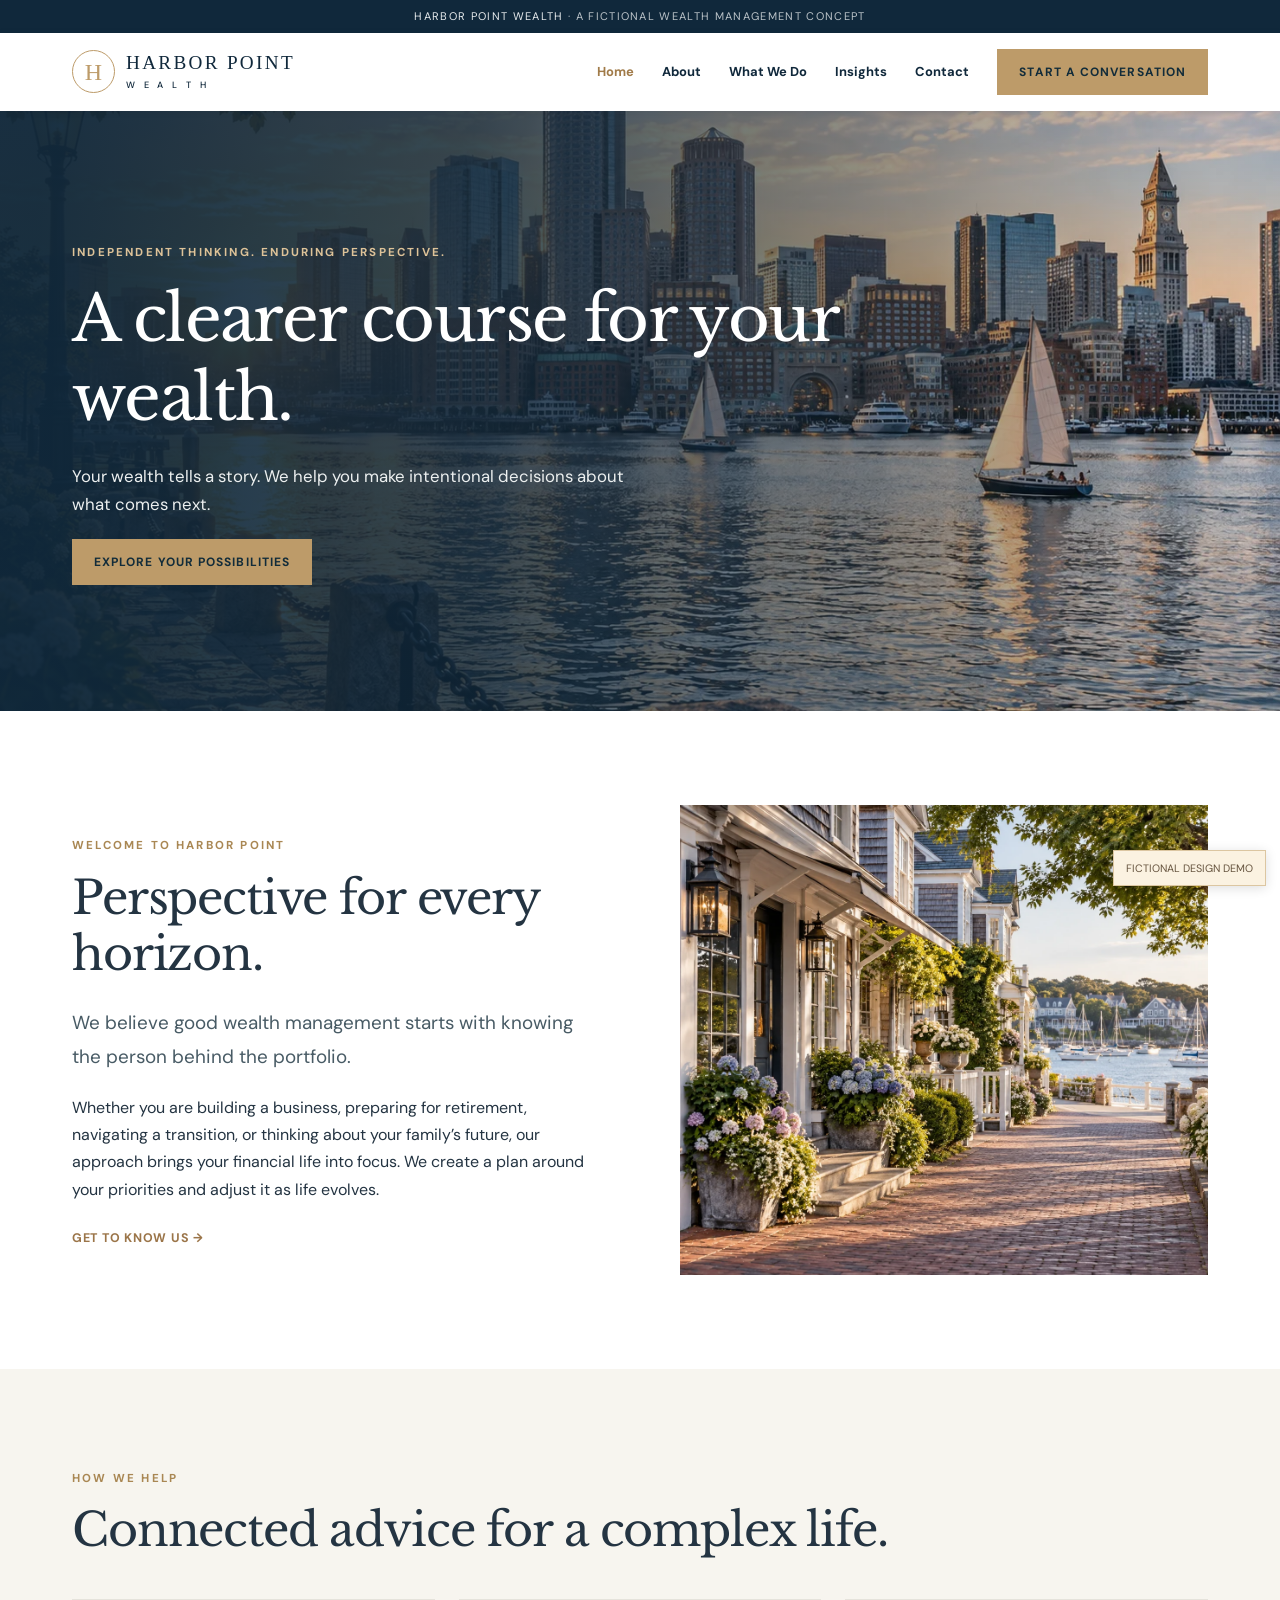
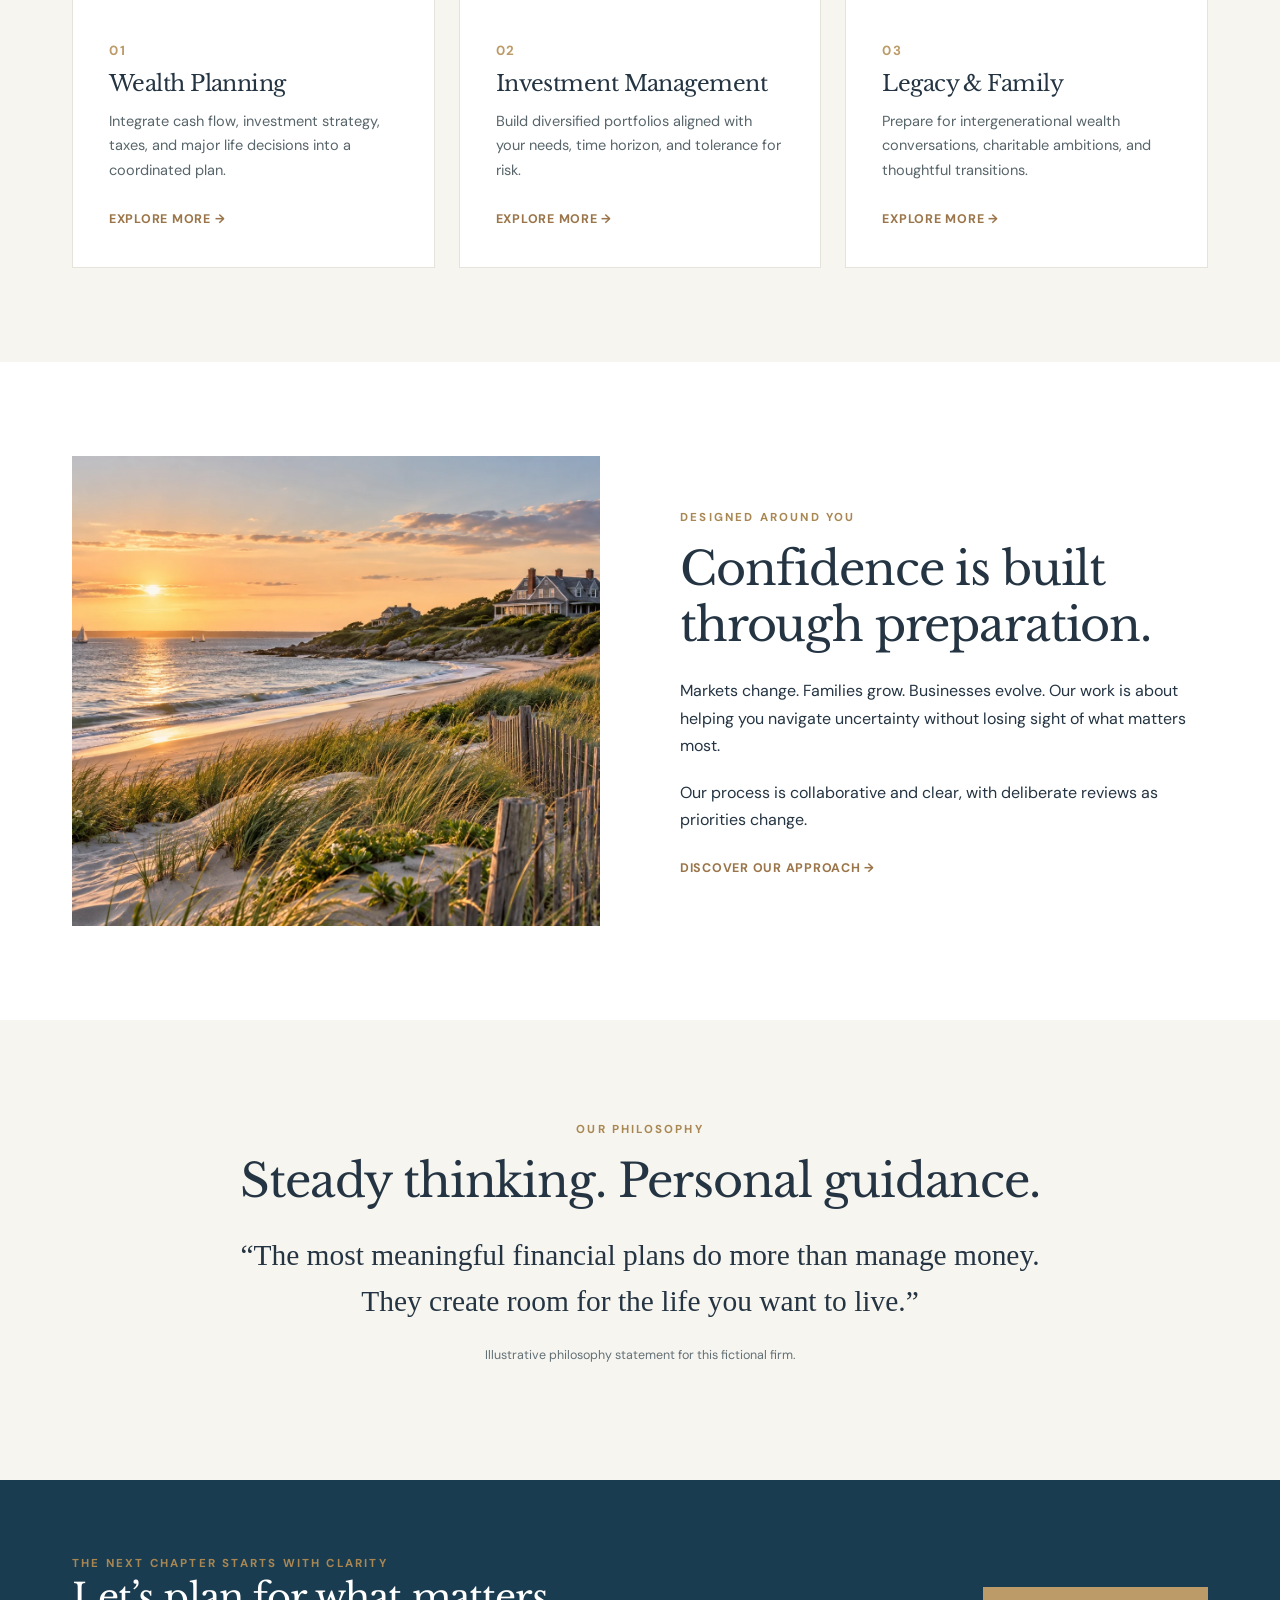
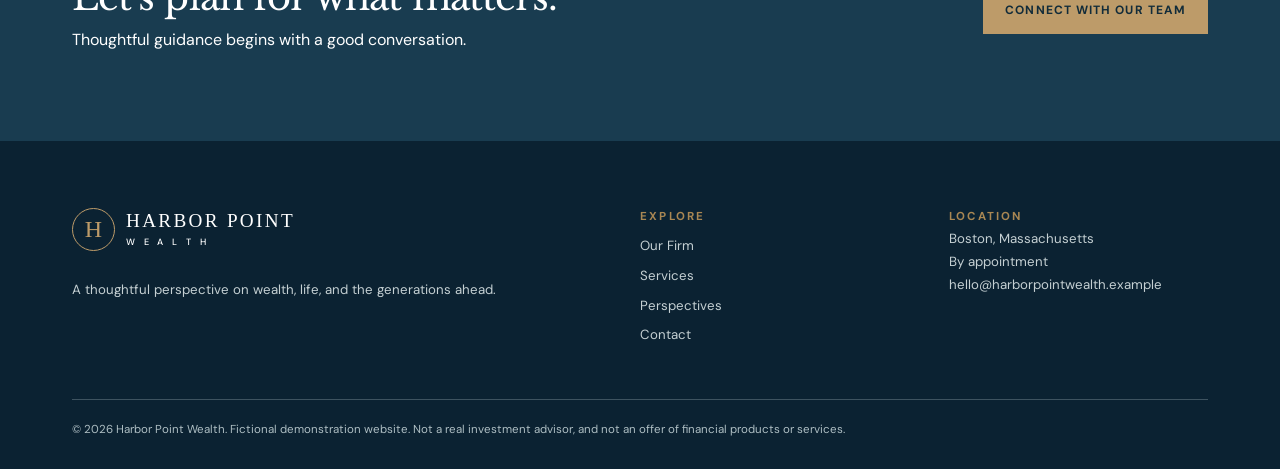
==== index.html @ 454a21c0 "Add files via upload" ====
<!doctype html><html lang="en"><head><meta charset="utf-8"><meta name="viewport" content="width=device-width,initial-scale=1"><meta name="description" content="Harbor Point Wealth is a fictional Boston wealth management firm created as a website concept."><title>Home | Harbor Point Wealth</title><link rel="stylesheet" href="assets/style.css"></head><body><div class="topline">HARBOR POINT WEALTH <span>· A FICTIONAL WEALTH MANAGEMENT CONCEPT</span></div><header><div class="nav"><a class="brand" href="index.html" aria-label="Harbor Point Wealth home"><span class="mark">H</span><span class="brand-name">HARBOR POINT<small>W E A L T H</small></span></a><button class="menu-btn" aria-label="Toggle navigation" aria-expanded="false">☰</button><nav><a href="index.html" class="active">Home</a><a href="about.html" class="">About</a><a href="services.html" class="">What We Do</a><a href="insights.html" class="">Insights</a><a href="contact.html" class="">Contact</a><a class="nav-cta" href="contact.html">Start a Conversation</a></nav></div></header><section class="hero "><img class="hero-bg" src="assets/boston-harbor.webp" alt="New England scenery"><div class="container hero-inner"><span class="eyebrow">Independent thinking. Enduring perspective.</span><h1>A clearer course for your wealth.</h1><p>Your wealth tells a story. We help you make intentional decisions about what comes next.</p><a class="button" href="contact.html">Explore Your Possibilities</a></div></section><section class="section "><div class="container"><div class="split"><div><span class="eyebrow">Welcome to Harbor Point</span><h2>Perspective for every horizon.</h2><p class="lead">We believe good wealth management starts with knowing the person behind the portfolio.</p><p>Whether you are building a business, preparing for retirement, navigating a transition, or thinking about your family’s future, our approach brings your financial life into focus. We create a plan around your priorities and adjust it as life evolves.</p><a href="about.html" class="link">Get to Know Us →</a></div><img src="assets/harbor-street.webp" alt="New England harbor-side neighborhood"></div></div></section><section class="section cream"><div class="container"><span class="eyebrow">How We Help</span><h2>Connected advice for a complex life.</h2><div class="cards"><div class="card"><span class="number">01</span><h3>Wealth Planning</h3><p>Integrate cash flow, investment strategy, taxes, and major life decisions into a coordinated plan.</p><a class="link" href="services.html">Explore More →</a></div><div class="card"><span class="number">02</span><h3>Investment Management</h3><p>Build diversified portfolios aligned with your needs, time horizon, and tolerance for risk.</p><a class="link" href="services.html">Explore More →</a></div><div class="card"><span class="number">03</span><h3>Legacy & Family</h3><p>Prepare for intergenerational wealth conversations, charitable ambitions, and thoughtful transitions.</p><a class="link" href="services.html">Explore More →</a></div></div></div></section><section class="section "><div class="container"><div class="split"><img src="assets/coastal-sunset.webp" alt="New England shoreline at sunset"><div><span class="eyebrow">Designed Around You</span><h2>Confidence is built through preparation.</h2><p>Markets change. Families grow. Businesses evolve. Our work is about helping you navigate uncertainty without losing sight of what matters most.</p><p>Our process is collaborative and clear, with deliberate reviews as priorities change.</p><a class="link" href="services.html">Discover Our Approach →</a></div></div></div></section><section class="section cream"><div class="container"><div class="center"><span class="eyebrow">Our Philosophy</span><h2>Steady thinking. Personal guidance.</h2><p class="quote">“The most meaningful financial plans do more than manage money. They create room for the life you want to live.”</p><p class="notice">Illustrative philosophy statement for this fictional firm.</p></div></div></section><section class="cta-strip"><div class="container cta-flex"><div><span class="eyebrow">The next chapter starts with clarity</span><h2>Let’s plan for what matters.</h2><p>Thoughtful guidance begins with a good conversation.</p></div><a href="contact.html" class="button">Connect With Our Team</a></div></section><footer><div class="container"><div class="footgrid"><div><a href="index.html" class="brand"><span class="mark">H</span><span class="brand-name">HARBOR POINT<small>W E A L T H</small></span></a><p class="spaced">A thoughtful perspective on wealth, life, and the generations ahead.</p></div><div><span class="eyebrow">Explore</span><a href="about.html">Our Firm</a><a href="services.html">Services</a><a href="insights.html">Perspectives</a><a href="contact.html">Contact</a></div><div><span class="eyebrow">Location</span><p>Boston, Massachusetts<br>By appointment<br>hello@harborpointwealth.example</p></div></div><div class="copyright">© 2026 Harbor Point Wealth. Fictional demonstration website. Not a real investment advisor, and not an offer of financial products or services.</div></div></footer><div class="demo-label">FICTIONAL DESIGN DEMO</div><script src="assets/site.js"></script></body></html>
---- assets/style.css ----
@import url('https://fonts.googleapis.com/css2?family=DM+Sans:wght@400;500;600;700&family=Libre+Baskerville:wght@400;700&display=swap');
:root{--navy:#10283b;--navy2:#193c50;--cream:#f7f5ef;--white:#fff;--gold:#bd9b69;--ink:#243442;--muted:#67747a;--line:#deded7}*{box-sizing:border-box}html{scroll-behavior:smooth}body{margin:0;background:#fff;color:var(--ink);font:16px/1.7 'DM Sans',Arial,sans-serif}h1,h2,h3,.serif{font-family:'Libre Baskerville',Georgia,serif;font-weight:400;line-height:1.22;letter-spacing:-.025em}h1{font-size:clamp(2.6rem,5vw,5rem);max-width:850px;margin:16px 0 25px}h2{font-size:clamp(2rem,3.6vw,3.4rem);margin:12px 0 24px}h3{font-size:1.38rem;margin:8px 0 12px}p{margin:0 0 20px}a{color:inherit;text-decoration:none}a:hover{color:#a57b40}.container{max-width:1200px;margin:auto;padding:0 32px}.eyebrow{text-transform:uppercase;letter-spacing:.19em;font-size:.72rem;font-weight:700;color:#a98753}.topline{background:#10283b;color:#e7ebed;font-size:.69rem;letter-spacing:.12em;text-align:center;padding:7px}.topline span{opacity:.8}header{background:#fff;position:sticky;top:0;z-index:5;box-shadow:0 1px 8px #081a2410}.nav{max-width:1200px;padding:16px 32px;margin:auto;display:flex;justify-content:space-between;align-items:center;gap:25px}.brand{display:flex;align-items:center;gap:11px;color:var(--navy)}.mark{border:1.5px solid var(--gold);width:43px;height:43px;border-radius:50%;display:grid;place-items:center;color:var(--gold);font-family:Georgia;font-size:24px}.brand-name{font-family:Georgia;font-size:1.2rem;letter-spacing:.12em;line-height:1}.brand-name small{display:block;font:500 .57rem 'DM Sans',sans-serif;letter-spacing:.37em;margin-top:6px}nav{display:flex;align-items:center;gap:28px}nav a{font-size:.81rem;font-weight:700;color:var(--navy)}nav a.active{color:#a17b49}.nav-cta,.button{display:inline-block;background:var(--gold);color:#122c3a!important;padding:13px 22px;font-size:.75rem;font-weight:700;letter-spacing:.09em;text-transform:uppercase;border:0;cursor:pointer}.button:hover,.nav-cta:hover{background:#d6b88a}.button.outline{border:1px solid #fff;background:transparent;color:#fff!important}.menu-btn{display:none;background:none;border:0;font-size:1.6rem;color:var(--navy);cursor:pointer}.hero{background:var(--navy);color:white;position:relative;overflow:hidden;min-height:600px;display:flex;align-items:center}.hero:after{content:'';position:absolute;inset:0;background:linear-gradient(90deg,#10283bf5 3%,#10283bd4 37%,#10283b20 95%)}.hero-bg{position:absolute;inset:0;width:100%;height:100%;object-fit:cover}.hero-inner{position:relative;z-index:1;width:100%;padding-top:95px;padding-bottom:95px}.hero p{max-width:555px;color:#edf0f0;font-size:1.05rem}.hero .eyebrow{color:#dec399}.hero-short{min-height:410px}.hero-short .hero-inner{padding-top:73px;padding-bottom:74px}.hero-short h1{font-size:clamp(2.7rem,4.5vw,4.3rem)}.section{padding:94px 0}.section.cream{background:var(--cream)}.section.navy{background:var(--navy);color:#fff}.lead{font-size:1.18rem;color:#485b65;line-height:1.8}.navy .lead{color:#d2dde0}.split{display:grid;grid-template-columns:1fr 1fr;align-items:center;gap:80px}.split img{width:100%;height:470px;object-fit:cover}.cards{display:grid;grid-template-columns:repeat(3,1fr);gap:24px;margin-top:40px}.card{background:white;padding:36px;border:1px solid #e5e3db}.card .number{color:var(--gold);font-size:.83rem;letter-spacing:.13em;font-weight:700}.card p{font-size:.91rem;color:#58656a}.link{color:#9b7549;font-weight:700;font-size:.78rem;letter-spacing:.06em;text-transform:uppercase}.quote{font-family:Georgia;font-size:clamp(1.45rem,2.3vw,2.4rem);line-height:1.55;max-width:850px}.stats{display:grid;grid-template-columns:repeat(3,1fr);border-top:1px solid #e2dfd8;margin-top:40px}.stat{padding:30px 35px 0 0}.stat strong{display:block;font-family:Georgia;font-size:2.3rem;color:var(--navy)}.stat small{font-size:.8rem;color:var(--muted)}.feature{border-top:1px solid var(--line);padding:30px 0;display:grid;grid-template-columns:1fr 2fr;gap:35px}.feature h3{margin:0}.feature p{margin:0}.cta-strip{padding:68px 0;background:var(--navy2);color:#fff}.cta-flex{display:flex;align-items:center;justify-content:space-between;gap:35px}.cta-flex h2{margin:0 0 6px;font-size:2.3rem}.team{display:grid;grid-template-columns:repeat(3,1fr);gap:24px;margin-top:35px}.person{background:var(--cream);padding:32px}.avatar{width:100%;height:170px;background:#dfe6e4;display:grid;place-items:center;color:var(--navy);font-family:Georgia;font-size:3rem;margin-bottom:22px}.person strong{display:block;font-size:1.1rem}.person em{display:block;font-size:.78rem;color:#987548;font-style:normal;text-transform:uppercase;letter-spacing:.08em;margin:5px 0 15px}.person p{font-size:.9rem}.process{counter-reset:steps;display:grid;grid-template-columns:repeat(3,1fr);gap:34px;margin-top:37px}.process>div{padding-top:18px;border-top:2px solid var(--gold)}.process b{color:var(--gold);font-size:.8rem}.process p{font-size:.93rem}.article-grid{display:grid;grid-template-columns:repeat(2,1fr);gap:26px;margin-top:35px}.article{border:1px solid var(--line);padding:32px}.article time{font-size:.74rem;color:#9a774e;text-transform:uppercase;letter-spacing:.1em}.article h3{margin-top:15px}.article p{color:#5e6a6f;font-size:.92rem}.contact-grid{display:grid;grid-template-columns:1.1fr .9fr;gap:90px}.contact-info{background:var(--cream);padding:38px}.contact-info p{margin:4px 0 22px}.form-field{display:block;font-size:.78rem;font-weight:700;letter-spacing:.06em;text-transform:uppercase;margin-bottom:19px}.form-field input,.form-field textarea,.form-field select{display:block;width:100%;font:inherit;font-weight:400;letter-spacing:normal;padding:13px;border:1px solid #cbd1d1;margin-top:6px;background:#fff;color:var(--ink)}.form-field textarea{height:130px;resize:vertical}.notice{font-size:.78rem;color:#627076}.disclaimer{background:#f2f1ed;color:#627078;padding:24px 0;font-size:.71rem;line-height:1.7}footer{background:#0b2232;color:#e6ebed;padding:60px 0 30px}footer .brand{color:#fff}footer .footgrid{display:grid;grid-template-columns:2fr 1fr 1fr;gap:50px}footer p,footer a{font-size:.83rem;color:#c5d0d3}footer a{display:block;margin:7px 0}footer .copyright{border-top:1px solid #3e5360;margin-top:45px;padding-top:20px;font-size:.72rem;color:#aebec3}.demo-label{position:fixed;bottom:14px;right:14px;background:#fbf2e1;color:#66543f;border:1px solid #dcc6a1;padding:8px 12px;font-size:.67rem;z-index:8;box-shadow:0 2px 12px #0002}.center{text-align:center}.center h2,.center p{margin-left:auto;margin-right:auto}.center .lead{max-width:700px}.checklist{padding-left:18px}.checklist li{margin:12px 0}.spaced{margin-top:28px} @media(max-width:900px){.split,.contact-grid{grid-template-columns:1fr;gap:35px}.cards,.team{grid-template-columns:repeat(2,1fr)}.hero{min-height:520px}.split img{height:360px}.cta-flex{align-items:flex-start;flex-direction:column}nav{display:none;position:absolute;top:100%;left:0;right:0;padding:22px 32px;background:#fff;flex-direction:column;align-items:flex-start;box-shadow:0 6px 8px #0002}nav.open{display:flex}.menu-btn{display:block}}@media(max-width:620px){.container{padding:0 22px}.nav{padding:13px 22px}.brand-name{font-size:.98rem}.mark{width:36px;height:36px}.hero{min-height:490px}.hero-inner{padding-top:65px;padding-bottom:65px}.hero:after{background:linear-gradient(90deg,#10283bf7,#10283bb2)}.section{padding:60px 0}.cards,.team,.process,.article-grid,.stats,.footgrid,footer .footgrid{grid-template-columns:1fr}.feature{grid-template-columns:1fr;gap:8px}.card{padding:27px}.split img{height:270px}.contact-info{padding:25px}.hero-short{min-height:360px}.cta-flex h2{font-size:1.8rem}}
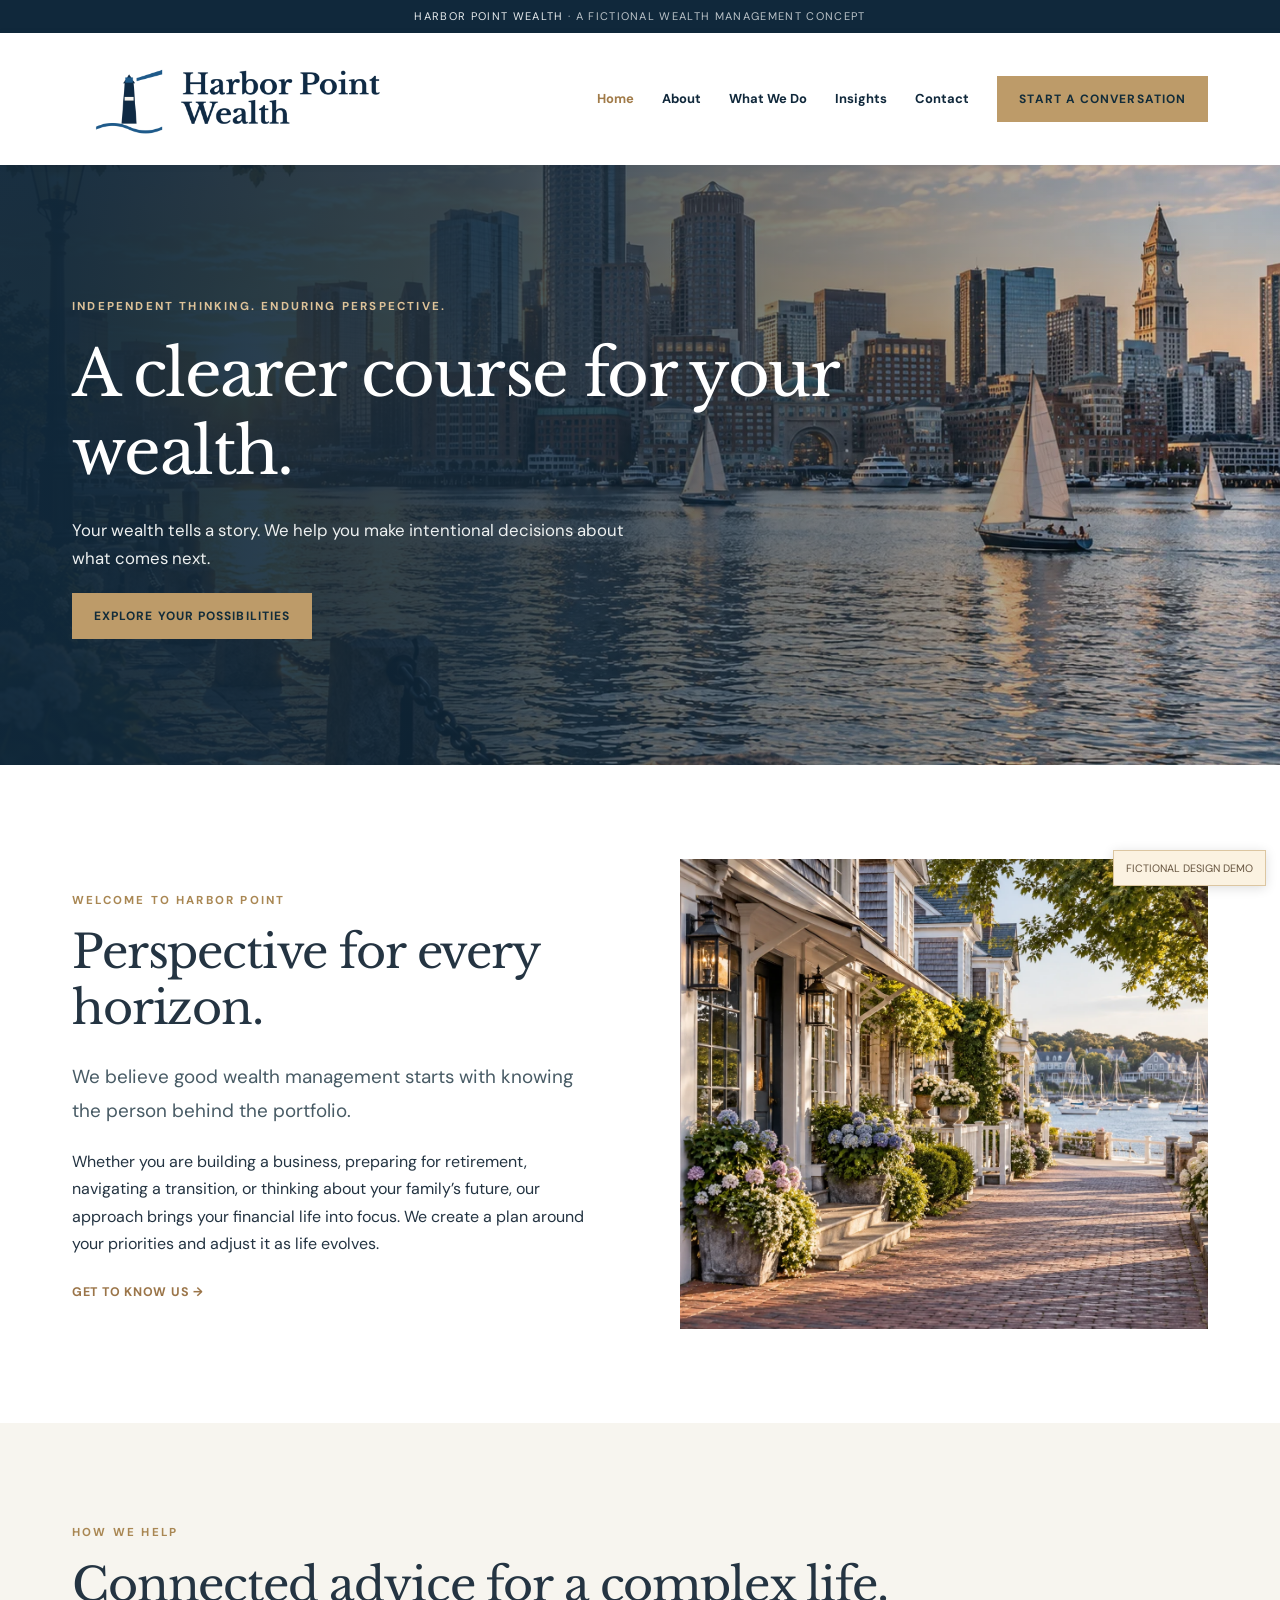
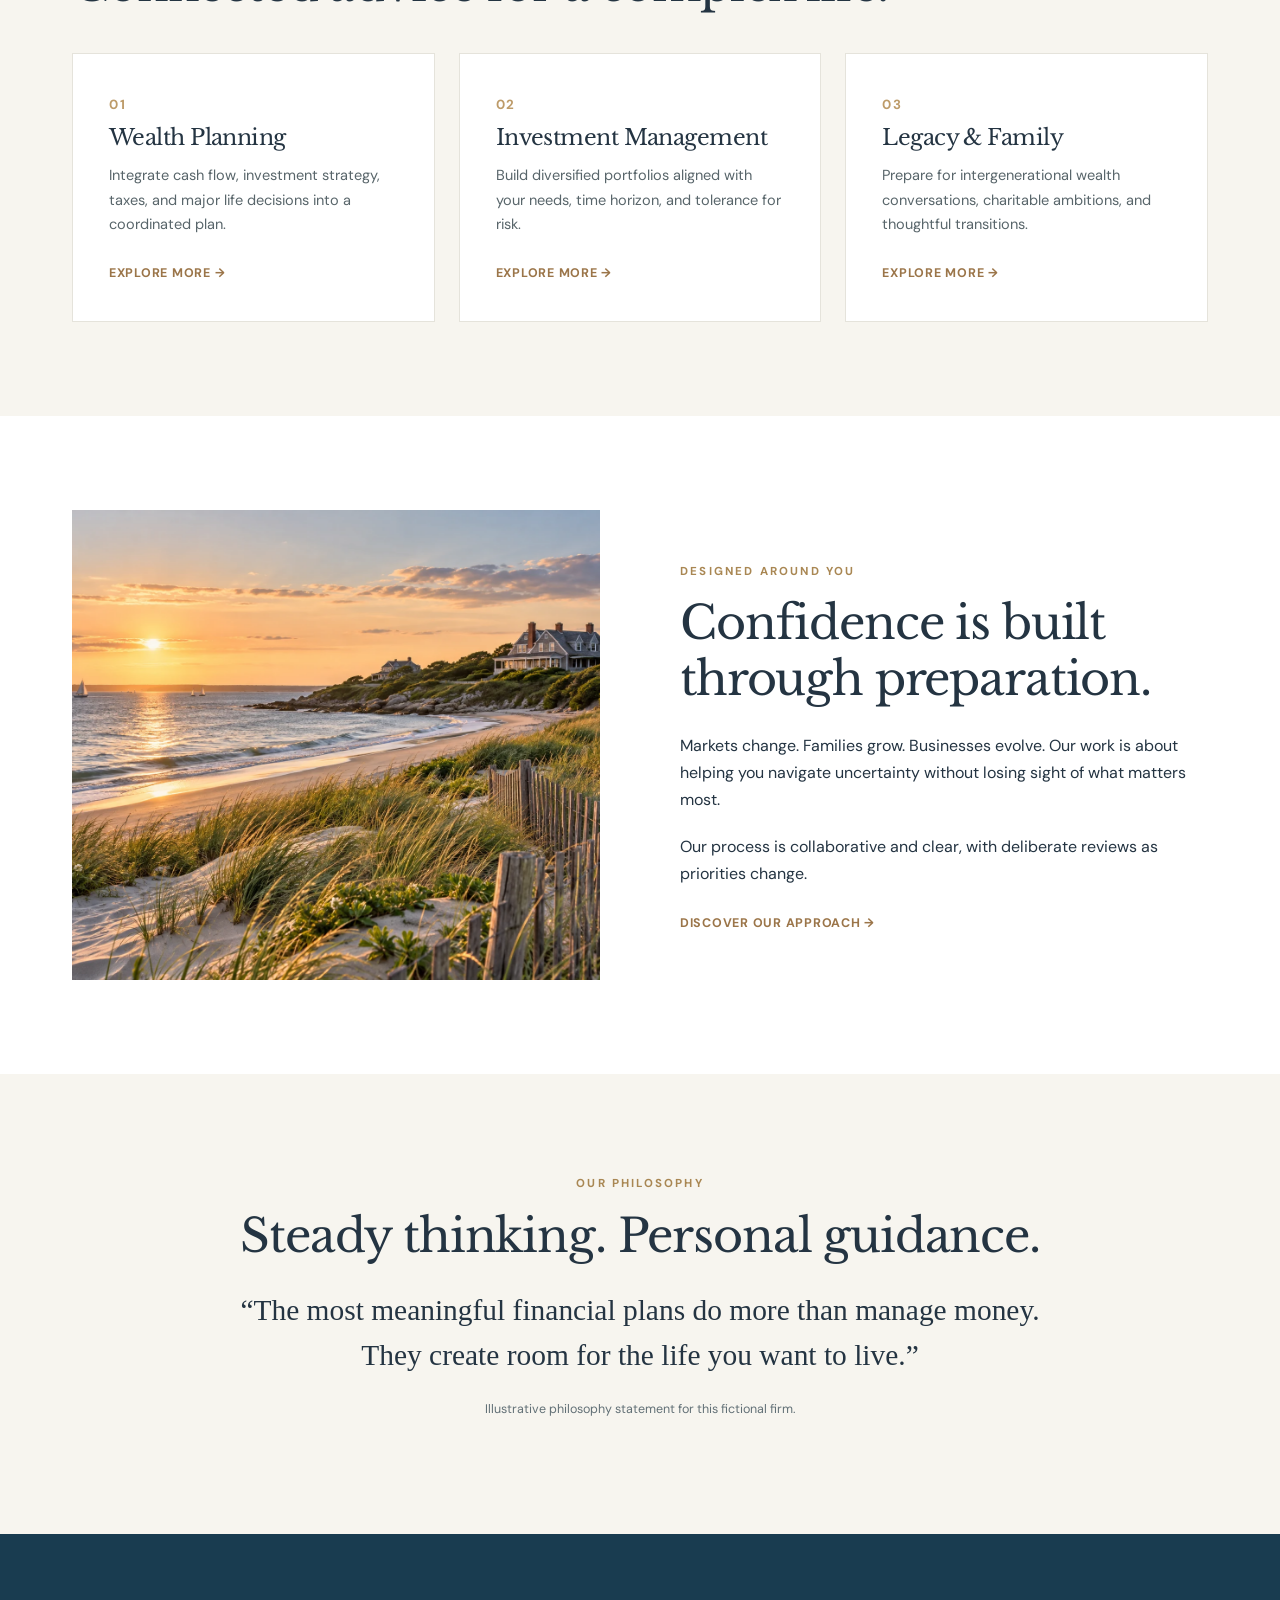
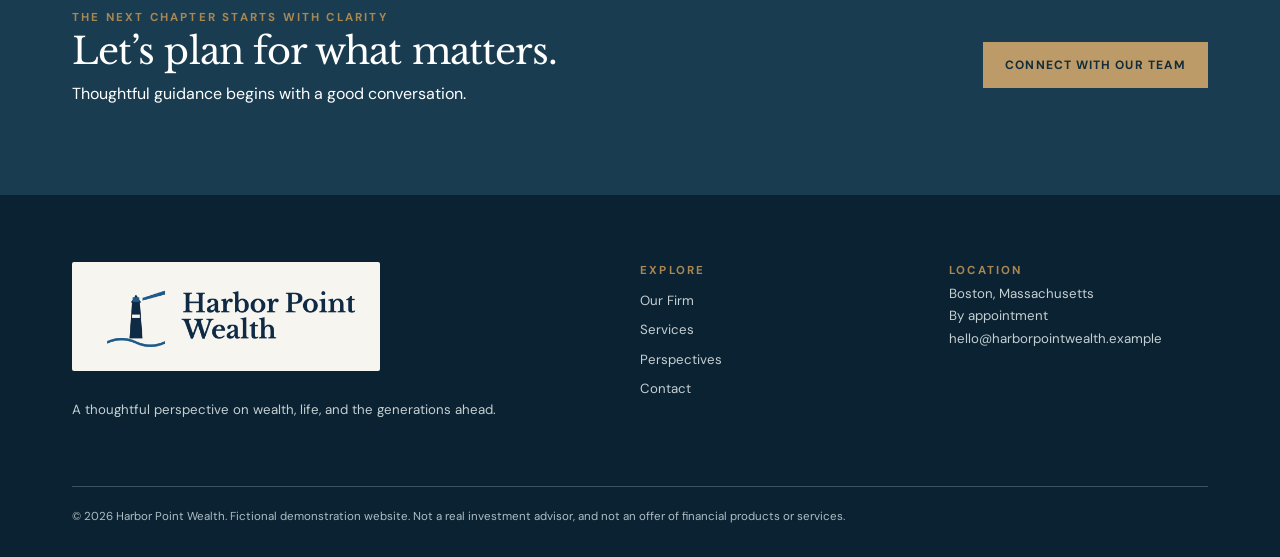
==== commit 9b8b5286: "Add files via upload" ====
--- a/index.html
+++ b/index.html
@@ -1 +1 @@
-<!doctype html><html lang="en"><head><meta charset="utf-8"><meta name="viewport" content="width=device-width,initial-scale=1"><meta name="description" content="Harbor Point Wealth is a fictional Boston wealth management firm created as a website concept."><title>Home | Harbor Point Wealth</title><link rel="stylesheet" href="assets/style.css"></head><body><div class="topline">HARBOR POINT WEALTH <span>· A FICTIONAL WEALTH MANAGEMENT CONCEPT</span></div><header><div class="nav"><a class="brand" href="index.html" aria-label="Harbor Point Wealth home"><span class="mark">H</span><span class="brand-name">HARBOR POINT<small>W E A L T H</small></span></a><button class="menu-btn" aria-label="Toggle navigation" aria-expanded="false">☰</button><nav><a href="index.html" class="active">Home</a><a href="about.html" class="">About</a><a href="services.html" class="">What We Do</a><a href="insights.html" class="">Insights</a><a href="contact.html" class="">Contact</a><a class="nav-cta" href="contact.html">Start a Conversation</a></nav></div></header><section class="hero "><img class="hero-bg" src="assets/boston-harbor.webp" alt="New England scenery"><div class="container hero-inner"><span class="eyebrow">Independent thinking. Enduring perspective.</span><h1>A clearer course for your wealth.</h1><p>Your wealth tells a story. We help you make intentional decisions about what comes next.</p><a class="button" href="contact.html">Explore Your Possibilities</a></div></section><section class="section "><div class="container"><div class="split"><div><span class="eyebrow">Welcome to Harbor Point</span><h2>Perspective for every horizon.</h2><p class="lead">We believe good wealth management starts with knowing the person behind the portfolio.</p><p>Whether you are building a business, preparing for retirement, navigating a transition, or thinking about your family’s future, our approach brings your financial life into focus. We create a plan around your priorities and adjust it as life evolves.</p><a href="about.html" class="link">Get to Know Us →</a></div><img src="assets/harbor-street.webp" alt="New England harbor-side neighborhood"></div></div></section><section class="section cream"><div class="container"><span class="eyebrow">How We Help</span><h2>Connected advice for a complex life.</h2><div class="cards"><div class="card"><span class="number">01</span><h3>Wealth Planning</h3><p>Integrate cash flow, investment strategy, taxes, and major life decisions into a coordinated plan.</p><a class="link" href="services.html">Explore More →</a></div><div class="card"><span class="number">02</span><h3>Investment Management</h3><p>Build diversified portfolios aligned with your needs, time horizon, and tolerance for risk.</p><a class="link" href="services.html">Explore More →</a></div><div class="card"><span class="number">03</span><h3>Legacy & Family</h3><p>Prepare for intergenerational wealth conversations, charitable ambitions, and thoughtful transitions.</p><a class="link" href="services.html">Explore More →</a></div></div></div></section><section class="section "><div class="container"><div class="split"><img src="assets/coastal-sunset.webp" alt="New England shoreline at sunset"><div><span class="eyebrow">Designed Around You</span><h2>Confidence is built through preparation.</h2><p>Markets change. Families grow. Businesses evolve. Our work is about helping you navigate uncertainty without losing sight of what matters most.</p><p>Our process is collaborative and clear, with deliberate reviews as priorities change.</p><a class="link" href="services.html">Discover Our Approach →</a></div></div></div></section><section class="section cream"><div class="container"><div class="center"><span class="eyebrow">Our Philosophy</span><h2>Steady thinking. Personal guidance.</h2><p class="quote">“The most meaningful financial plans do more than manage money. They create room for the life you want to live.”</p><p class="notice">Illustrative philosophy statement for this fictional firm.</p></div></div></section><section class="cta-strip"><div class="container cta-flex"><div><span class="eyebrow">The next chapter starts with clarity</span><h2>Let’s plan for what matters.</h2><p>Thoughtful guidance begins with a good conversation.</p></div><a href="contact.html" class="button">Connect With Our Team</a></div></section><footer><div class="container"><div class="footgrid"><div><a href="index.html" class="brand"><span class="mark">H</span><span class="brand-name">HARBOR POINT<small>W E A L T H</small></span></a><p class="spaced">A thoughtful perspective on wealth, life, and the generations ahead.</p></div><div><span class="eyebrow">Explore</span><a href="about.html">Our Firm</a><a href="services.html">Services</a><a href="insights.html">Perspectives</a><a href="contact.html">Contact</a></div><div><span class="eyebrow">Location</span><p>Boston, Massachusetts<br>By appointment<br>hello@harborpointwealth.example</p></div></div><div class="copyright">© 2026 Harbor Point Wealth. Fictional demonstration website. Not a real investment advisor, and not an offer of financial products or services.</div></div></footer><div class="demo-label">FICTIONAL DESIGN DEMO</div><script src="assets/site.js"></script></body></html>+<!doctype html><html lang="en"><head><meta charset="utf-8"><meta name="viewport" content="width=device-width,initial-scale=1"><meta name="description" content="Harbor Point Wealth is a fictional Boston wealth management firm created as a website concept."><title>Home | Harbor Point Wealth</title><link rel="stylesheet" href="assets/style.css"></head><body><div class="topline">HARBOR POINT WEALTH <span>· A FICTIONAL WEALTH MANAGEMENT CONCEPT</span></div><header><div class="nav"><a class="brand brand-image" href="index.html" aria-label="Harbor Point Wealth home"><img class="brand-logo" src="assets/harbor-point-wealth-logo.png" alt="Harbor Point Wealth"></a><button class="menu-btn" aria-label="Toggle navigation" aria-expanded="false">☰</button><nav><a href="index.html" class="active">Home</a><a href="about.html" class="">About</a><a href="services.html" class="">What We Do</a><a href="insights.html" class="">Insights</a><a href="contact.html" class="">Contact</a><a class="nav-cta" href="contact.html">Start a Conversation</a></nav></div></header><section class="hero "><img class="hero-bg" src="assets/boston-harbor.webp" alt="New England scenery"><div class="container hero-inner"><span class="eyebrow">Independent thinking. Enduring perspective.</span><h1>A clearer course for your wealth.</h1><p>Your wealth tells a story. We help you make intentional decisions about what comes next.</p><a class="button" href="contact.html">Explore Your Possibilities</a></div></section><section class="section "><div class="container"><div class="split"><div><span class="eyebrow">Welcome to Harbor Point</span><h2>Perspective for every horizon.</h2><p class="lead">We believe good wealth management starts with knowing the person behind the portfolio.</p><p>Whether you are building a business, preparing for retirement, navigating a transition, or thinking about your family’s future, our approach brings your financial life into focus. We create a plan around your priorities and adjust it as life evolves.</p><a href="about.html" class="link">Get to Know Us →</a></div><img src="assets/harbor-street.webp" alt="New England harbor-side neighborhood"></div></div></section><section class="section cream"><div class="container"><span class="eyebrow">How We Help</span><h2>Connected advice for a complex life.</h2><div class="cards"><div class="card"><span class="number">01</span><h3>Wealth Planning</h3><p>Integrate cash flow, investment strategy, taxes, and major life decisions into a coordinated plan.</p><a class="link" href="services.html">Explore More →</a></div><div class="card"><span class="number">02</span><h3>Investment Management</h3><p>Build diversified portfolios aligned with your needs, time horizon, and tolerance for risk.</p><a class="link" href="services.html">Explore More →</a></div><div class="card"><span class="number">03</span><h3>Legacy & Family</h3><p>Prepare for intergenerational wealth conversations, charitable ambitions, and thoughtful transitions.</p><a class="link" href="services.html">Explore More →</a></div></div></div></section><section class="section "><div class="container"><div class="split"><img src="assets/coastal-sunset.webp" alt="New England shoreline at sunset"><div><span class="eyebrow">Designed Around You</span><h2>Confidence is built through preparation.</h2><p>Markets change. Families grow. Businesses evolve. Our work is about helping you navigate uncertainty without losing sight of what matters most.</p><p>Our process is collaborative and clear, with deliberate reviews as priorities change.</p><a class="link" href="services.html">Discover Our Approach →</a></div></div></div></section><section class="section cream"><div class="container"><div class="center"><span class="eyebrow">Our Philosophy</span><h2>Steady thinking. Personal guidance.</h2><p class="quote">“The most meaningful financial plans do more than manage money. They create room for the life you want to live.”</p><p class="notice">Illustrative philosophy statement for this fictional firm.</p></div></div></section><section class="cta-strip"><div class="container cta-flex"><div><span class="eyebrow">The next chapter starts with clarity</span><h2>Let’s plan for what matters.</h2><p>Thoughtful guidance begins with a good conversation.</p></div><a href="contact.html" class="button">Connect With Our Team</a></div></section><footer><div class="container"><div class="footgrid"><div><a href="index.html" class="brand brand-image footer-brand" aria-label="Harbor Point Wealth home"><span class="footer-logo-wrap"><img class="brand-logo" src="assets/harbor-point-wealth-logo.png" alt="Harbor Point Wealth"></span></a><p class="spaced">A thoughtful perspective on wealth, life, and the generations ahead.</p></div><div><span class="eyebrow">Explore</span><a href="about.html">Our Firm</a><a href="services.html">Services</a><a href="insights.html">Perspectives</a><a href="contact.html">Contact</a></div><div><span class="eyebrow">Location</span><p>Boston, Massachusetts<br>By appointment<br>hello@harborpointwealth.example</p></div></div><div class="copyright">© 2026 Harbor Point Wealth. Fictional demonstration website. Not a real investment advisor, and not an offer of financial products or services.</div></div></footer><div class="demo-label">FICTIONAL DESIGN DEMO</div><script src="assets/site.js"></script></body></html>
--- a/assets/style.css
+++ b/assets/style.css
@@ -1,2 +1,2 @@
 @import url('https://fonts.googleapis.com/css2?family=DM+Sans:wght@400;500;600;700&family=Libre+Baskerville:wght@400;700&display=swap');
-:root{--navy:#10283b;--navy2:#193c50;--cream:#f7f5ef;--white:#fff;--gold:#bd9b69;--ink:#243442;--muted:#67747a;--line:#deded7}*{box-sizing:border-box}html{scroll-behavior:smooth}body{margin:0;background:#fff;color:var(--ink);font:16px/1.7 'DM Sans',Arial,sans-serif}h1,h2,h3,.serif{font-family:'Libre Baskerville',Georgia,serif;font-weight:400;line-height:1.22;letter-spacing:-.025em}h1{font-size:clamp(2.6rem,5vw,5rem);max-width:850px;margin:16px 0 25px}h2{font-size:clamp(2rem,3.6vw,3.4rem);margin:12px 0 24px}h3{font-size:1.38rem;margin:8px 0 12px}p{margin:0 0 20px}a{color:inherit;text-decoration:none}a:hover{color:#a57b40}.container{max-width:1200px;margin:auto;padding:0 32px}.eyebrow{text-transform:uppercase;letter-spacing:.19em;font-size:.72rem;font-weight:700;color:#a98753}.topline{background:#10283b;color:#e7ebed;font-size:.69rem;letter-spacing:.12em;text-align:center;padding:7px}.topline span{opacity:.8}header{background:#fff;position:sticky;top:0;z-index:5;box-shadow:0 1px 8px #081a2410}.nav{max-width:1200px;padding:16px 32px;margin:auto;display:flex;justify-content:space-between;align-items:center;gap:25px}.brand{display:flex;align-items:center;gap:11px;color:var(--navy)}.mark{border:1.5px solid var(--gold);width:43px;height:43px;border-radius:50%;display:grid;place-items:center;color:var(--gold);font-family:Georgia;font-size:24px}.brand-name{font-family:Georgia;font-size:1.2rem;letter-spacing:.12em;line-height:1}.brand-name small{display:block;font:500 .57rem 'DM Sans',sans-serif;letter-spacing:.37em;margin-top:6px}nav{display:flex;align-items:center;gap:28px}nav a{font-size:.81rem;font-weight:700;color:var(--navy)}nav a.active{color:#a17b49}.nav-cta,.button{display:inline-block;background:var(--gold);color:#122c3a!important;padding:13px 22px;font-size:.75rem;font-weight:700;letter-spacing:.09em;text-transform:uppercase;border:0;cursor:pointer}.button:hover,.nav-cta:hover{background:#d6b88a}.button.outline{border:1px solid #fff;background:transparent;color:#fff!important}.menu-btn{display:none;background:none;border:0;font-size:1.6rem;color:var(--navy);cursor:pointer}.hero{background:var(--navy);color:white;position:relative;overflow:hidden;min-height:600px;display:flex;align-items:center}.hero:after{content:'';position:absolute;inset:0;background:linear-gradient(90deg,#10283bf5 3%,#10283bd4 37%,#10283b20 95%)}.hero-bg{position:absolute;inset:0;width:100%;height:100%;object-fit:cover}.hero-inner{position:relative;z-index:1;width:100%;padding-top:95px;padding-bottom:95px}.hero p{max-width:555px;color:#edf0f0;font-size:1.05rem}.hero .eyebrow{color:#dec399}.hero-short{min-height:410px}.hero-short .hero-inner{padding-top:73px;padding-bottom:74px}.hero-short h1{font-size:clamp(2.7rem,4.5vw,4.3rem)}.section{padding:94px 0}.section.cream{background:var(--cream)}.section.navy{background:var(--navy);color:#fff}.lead{font-size:1.18rem;color:#485b65;line-height:1.8}.navy .lead{color:#d2dde0}.split{display:grid;grid-template-columns:1fr 1fr;align-items:center;gap:80px}.split img{width:100%;height:470px;object-fit:cover}.cards{display:grid;grid-template-columns:repeat(3,1fr);gap:24px;margin-top:40px}.card{background:white;padding:36px;border:1px solid #e5e3db}.card .number{color:var(--gold);font-size:.83rem;letter-spacing:.13em;font-weight:700}.card p{font-size:.91rem;color:#58656a}.link{color:#9b7549;font-weight:700;font-size:.78rem;letter-spacing:.06em;text-transform:uppercase}.quote{font-family:Georgia;font-size:clamp(1.45rem,2.3vw,2.4rem);line-height:1.55;max-width:850px}.stats{display:grid;grid-template-columns:repeat(3,1fr);border-top:1px solid #e2dfd8;margin-top:40px}.stat{padding:30px 35px 0 0}.stat strong{display:block;font-family:Georgia;font-size:2.3rem;color:var(--navy)}.stat small{font-size:.8rem;color:var(--muted)}.feature{border-top:1px solid var(--line);padding:30px 0;display:grid;grid-template-columns:1fr 2fr;gap:35px}.feature h3{margin:0}.feature p{margin:0}.cta-strip{padding:68px 0;background:var(--navy2);color:#fff}.cta-flex{display:flex;align-items:center;justify-content:space-between;gap:35px}.cta-flex h2{margin:0 0 6px;font-size:2.3rem}.team{display:grid;grid-template-columns:repeat(3,1fr);gap:24px;margin-top:35px}.person{background:var(--cream);padding:32px}.avatar{width:100%;height:170px;background:#dfe6e4;display:grid;place-items:center;color:var(--navy);font-family:Georgia;font-size:3rem;margin-bottom:22px}.person strong{display:block;font-size:1.1rem}.person em{display:block;font-size:.78rem;color:#987548;font-style:normal;text-transform:uppercase;letter-spacing:.08em;margin:5px 0 15px}.person p{font-size:.9rem}.process{counter-reset:steps;display:grid;grid-template-columns:repeat(3,1fr);gap:34px;margin-top:37px}.process>div{padding-top:18px;border-top:2px solid var(--gold)}.process b{color:var(--gold);font-size:.8rem}.process p{font-size:.93rem}.article-grid{display:grid;grid-template-columns:repeat(2,1fr);gap:26px;margin-top:35px}.article{border:1px solid var(--line);padding:32px}.article time{font-size:.74rem;color:#9a774e;text-transform:uppercase;letter-spacing:.1em}.article h3{margin-top:15px}.article p{color:#5e6a6f;font-size:.92rem}.contact-grid{display:grid;grid-template-columns:1.1fr .9fr;gap:90px}.contact-info{background:var(--cream);padding:38px}.contact-info p{margin:4px 0 22px}.form-field{display:block;font-size:.78rem;font-weight:700;letter-spacing:.06em;text-transform:uppercase;margin-bottom:19px}.form-field input,.form-field textarea,.form-field select{display:block;width:100%;font:inherit;font-weight:400;letter-spacing:normal;padding:13px;border:1px solid #cbd1d1;margin-top:6px;background:#fff;color:var(--ink)}.form-field textarea{height:130px;resize:vertical}.notice{font-size:.78rem;color:#627076}.disclaimer{background:#f2f1ed;color:#627078;padding:24px 0;font-size:.71rem;line-height:1.7}footer{background:#0b2232;color:#e6ebed;padding:60px 0 30px}footer .brand{color:#fff}footer .footgrid{display:grid;grid-template-columns:2fr 1fr 1fr;gap:50px}footer p,footer a{font-size:.83rem;color:#c5d0d3}footer a{display:block;margin:7px 0}footer .copyright{border-top:1px solid #3e5360;margin-top:45px;padding-top:20px;font-size:.72rem;color:#aebec3}.demo-label{position:fixed;bottom:14px;right:14px;background:#fbf2e1;color:#66543f;border:1px solid #dcc6a1;padding:8px 12px;font-size:.67rem;z-index:8;box-shadow:0 2px 12px #0002}.center{text-align:center}.center h2,.center p{margin-left:auto;margin-right:auto}.center .lead{max-width:700px}.checklist{padding-left:18px}.checklist li{margin:12px 0}.spaced{margin-top:28px} @media(max-width:900px){.split,.contact-grid{grid-template-columns:1fr;gap:35px}.cards,.team{grid-template-columns:repeat(2,1fr)}.hero{min-height:520px}.split img{height:360px}.cta-flex{align-items:flex-start;flex-direction:column}nav{display:none;position:absolute;top:100%;left:0;right:0;padding:22px 32px;background:#fff;flex-direction:column;align-items:flex-start;box-shadow:0 6px 8px #0002}nav.open{display:flex}.menu-btn{display:block}}@media(max-width:620px){.container{padding:0 22px}.nav{padding:13px 22px}.brand-name{font-size:.98rem}.mark{width:36px;height:36px}.hero{min-height:490px}.hero-inner{padding-top:65px;padding-bottom:65px}.hero:after{background:linear-gradient(90deg,#10283bf7,#10283bb2)}.section{padding:60px 0}.cards,.team,.process,.article-grid,.stats,.footgrid,footer .footgrid{grid-template-columns:1fr}.feature{grid-template-columns:1fr;gap:8px}.card{padding:27px}.split img{height:270px}.contact-info{padding:25px}.hero-short{min-height:360px}.cta-flex h2{font-size:1.8rem}}
+:root{--navy:#10283b;--navy2:#193c50;--cream:#f7f5ef;--white:#fff;--gold:#bd9b69;--ink:#243442;--muted:#67747a;--line:#deded7}*{box-sizing:border-box}html{scroll-behavior:smooth}body{margin:0;background:#fff;color:var(--ink);font:16px/1.7 'DM Sans',Arial,sans-serif}h1,h2,h3,.serif{font-family:'Libre Baskerville',Georgia,serif;font-weight:400;line-height:1.22;letter-spacing:-.025em}h1{font-size:clamp(2.6rem,5vw,5rem);max-width:850px;margin:16px 0 25px}h2{font-size:clamp(2rem,3.6vw,3.4rem);margin:12px 0 24px}h3{font-size:1.38rem;margin:8px 0 12px}p{margin:0 0 20px}a{color:inherit;text-decoration:none}a:hover{color:#a57b40}.container{max-width:1200px;margin:auto;padding:0 32px}.eyebrow{text-transform:uppercase;letter-spacing:.19em;font-size:.72rem;font-weight:700;color:#a98753}.topline{background:#10283b;color:#e7ebed;font-size:.69rem;letter-spacing:.12em;text-align:center;padding:7px}.topline span{opacity:.8}header{background:#fff;position:sticky;top:0;z-index:5;box-shadow:0 1px 8px #081a2410}.nav{max-width:1200px;padding:16px 32px;margin:auto;display:flex;justify-content:space-between;align-items:center;gap:25px}.brand{display:flex;align-items:center;gap:11px;color:var(--navy)}.brand-image{line-height:0;flex-shrink:0}.brand-logo{display:block;width:min(320px,26vw);max-width:100%;height:auto}.footer-logo-wrap{display:inline-block;background:#f7f5ef;padding:10px 14px;border-radius:2px}.footer-brand .brand-logo{width:min(280px,22vw)}nav{display:flex;align-items:center;gap:28px}nav a{font-size:.81rem;font-weight:700;color:var(--navy)}nav a.active{color:#a17b49}.nav-cta,.button{display:inline-block;background:var(--gold);color:#122c3a!important;padding:13px 22px;font-size:.75rem;font-weight:700;letter-spacing:.09em;text-transform:uppercase;border:0;cursor:pointer}.button:hover,.nav-cta:hover{background:#d6b88a}.button.outline{border:1px solid #fff;background:transparent;color:#fff!important}.menu-btn{display:none;background:none;border:0;font-size:1.6rem;color:var(--navy);cursor:pointer}.hero{background:var(--navy);color:white;position:relative;overflow:hidden;min-height:600px;display:flex;align-items:center}.hero:after{content:'';position:absolute;inset:0;background:linear-gradient(90deg,#10283bf5 3%,#10283bd4 37%,#10283b20 95%)}.hero-bg{position:absolute;inset:0;width:100%;height:100%;object-fit:cover}.hero-inner{position:relative;z-index:1;width:100%;padding-top:95px;padding-bottom:95px}.hero p{max-width:555px;color:#edf0f0;font-size:1.05rem}.hero .eyebrow{color:#dec399}.hero-short{min-height:410px}.hero-short .hero-inner{padding-top:73px;padding-bottom:74px}.hero-short h1{font-size:clamp(2.7rem,4.5vw,4.3rem)}.section{padding:94px 0}.section.cream{background:var(--cream)}.section.navy{background:var(--navy);color:#fff}.lead{font-size:1.18rem;color:#485b65;line-height:1.8}.navy .lead{color:#d2dde0}.split{display:grid;grid-template-columns:1fr 1fr;align-items:center;gap:80px}.split img{width:100%;height:470px;object-fit:cover}.cards{display:grid;grid-template-columns:repeat(3,1fr);gap:24px;margin-top:40px}.card{background:white;padding:36px;border:1px solid #e5e3db}.card .number{color:var(--gold);font-size:.83rem;letter-spacing:.13em;font-weight:700}.card p{font-size:.91rem;color:#58656a}.link{color:#9b7549;font-weight:700;font-size:.78rem;letter-spacing:.06em;text-transform:uppercase}.quote{font-family:Georgia;font-size:clamp(1.45rem,2.3vw,2.4rem);line-height:1.55;max-width:850px}.stats{display:grid;grid-template-columns:repeat(3,1fr);border-top:1px solid #e2dfd8;margin-top:40px}.stat{padding:30px 35px 0 0}.stat strong{display:block;font-family:Georgia;font-size:2.3rem;color:var(--navy)}.stat small{font-size:.8rem;color:var(--muted)}.feature{border-top:1px solid var(--line);padding:30px 0;display:grid;grid-template-columns:1fr 2fr;gap:35px}.feature h3{margin:0}.feature p{margin:0}.cta-strip{padding:68px 0;background:var(--navy2);color:#fff}.cta-flex{display:flex;align-items:center;justify-content:space-between;gap:35px}.cta-flex h2{margin:0 0 6px;font-size:2.3rem}.team{display:grid;grid-template-columns:repeat(3,1fr);gap:24px;margin-top:35px}.person{background:var(--cream);padding:32px}.avatar{width:100%;height:170px;background:#dfe6e4;display:grid;place-items:center;color:var(--navy);font-family:Georgia;font-size:3rem;margin-bottom:22px}.person strong{display:block;font-size:1.1rem}.person em{display:block;font-size:.78rem;color:#987548;font-style:normal;text-transform:uppercase;letter-spacing:.08em;margin:5px 0 15px}.person p{font-size:.9rem}.process{counter-reset:steps;display:grid;grid-template-columns:repeat(3,1fr);gap:34px;margin-top:37px}.process>div{padding-top:18px;border-top:2px solid var(--gold)}.process b{color:var(--gold);font-size:.8rem}.process p{font-size:.93rem}.article-grid{display:grid;grid-template-columns:repeat(2,1fr);gap:26px;margin-top:35px}.article{border:1px solid var(--line);padding:32px}.article time{font-size:.74rem;color:#9a774e;text-transform:uppercase;letter-spacing:.1em}.article h3{margin-top:15px}.article p{color:#5e6a6f;font-size:.92rem}.contact-grid{display:grid;grid-template-columns:1.1fr .9fr;gap:90px}.contact-info{background:var(--cream);padding:38px}.contact-info p{margin:4px 0 22px}.form-field{display:block;font-size:.78rem;font-weight:700;letter-spacing:.06em;text-transform:uppercase;margin-bottom:19px}.form-field input,.form-field textarea,.form-field select{display:block;width:100%;font:inherit;font-weight:400;letter-spacing:normal;padding:13px;border:1px solid #cbd1d1;margin-top:6px;background:#fff;color:var(--ink)}.form-field textarea{height:130px;resize:vertical}.notice{font-size:.78rem;color:#627076}.disclaimer{background:#f2f1ed;color:#627078;padding:24px 0;font-size:.71rem;line-height:1.7}footer{background:#0b2232;color:#e6ebed;padding:60px 0 30px}footer .brand{color:#fff}footer .footgrid{display:grid;grid-template-columns:2fr 1fr 1fr;gap:50px}footer p,footer a{font-size:.83rem;color:#c5d0d3}footer a{display:block;margin:7px 0}footer .copyright{border-top:1px solid #3e5360;margin-top:45px;padding-top:20px;font-size:.72rem;color:#aebec3}.demo-label{position:fixed;bottom:14px;right:14px;background:#fbf2e1;color:#66543f;border:1px solid #dcc6a1;padding:8px 12px;font-size:.67rem;z-index:8;box-shadow:0 2px 12px #0002}.center{text-align:center}.center h2,.center p{margin-left:auto;margin-right:auto}.center .lead{max-width:700px}.checklist{padding-left:18px}.checklist li{margin:12px 0}.spaced{margin-top:28px} @media(max-width:900px){.split,.contact-grid{grid-template-columns:1fr;gap:35px}.cards,.team{grid-template-columns:repeat(2,1fr)}.hero{min-height:520px}.split img{height:360px}.cta-flex{align-items:flex-start;flex-direction:column}nav{display:none;position:absolute;top:100%;left:0;right:0;padding:22px 32px;background:#fff;flex-direction:column;align-items:flex-start;box-shadow:0 6px 8px #0002}nav.open{display:flex}.menu-btn{display:block}}@media(max-width:620px){.container{padding:0 22px}.nav{padding:13px 22px}.brand-logo{width:min(280px,62vw)}.footer-brand .brand-logo{width:min(250px,65vw)}.hero{min-height:490px}.hero-inner{padding-top:65px;padding-bottom:65px}.hero:after{background:linear-gradient(90deg,#10283bf7,#10283bb2)}.section{padding:60px 0}.cards,.team,.process,.article-grid,.stats,.footgrid,footer .footgrid{grid-template-columns:1fr}.feature{grid-template-columns:1fr;gap:8px}.card{padding:27px}.split img{height:270px}.contact-info{padding:25px}.hero-short{min-height:360px}.cta-flex h2{font-size:1.8rem}}
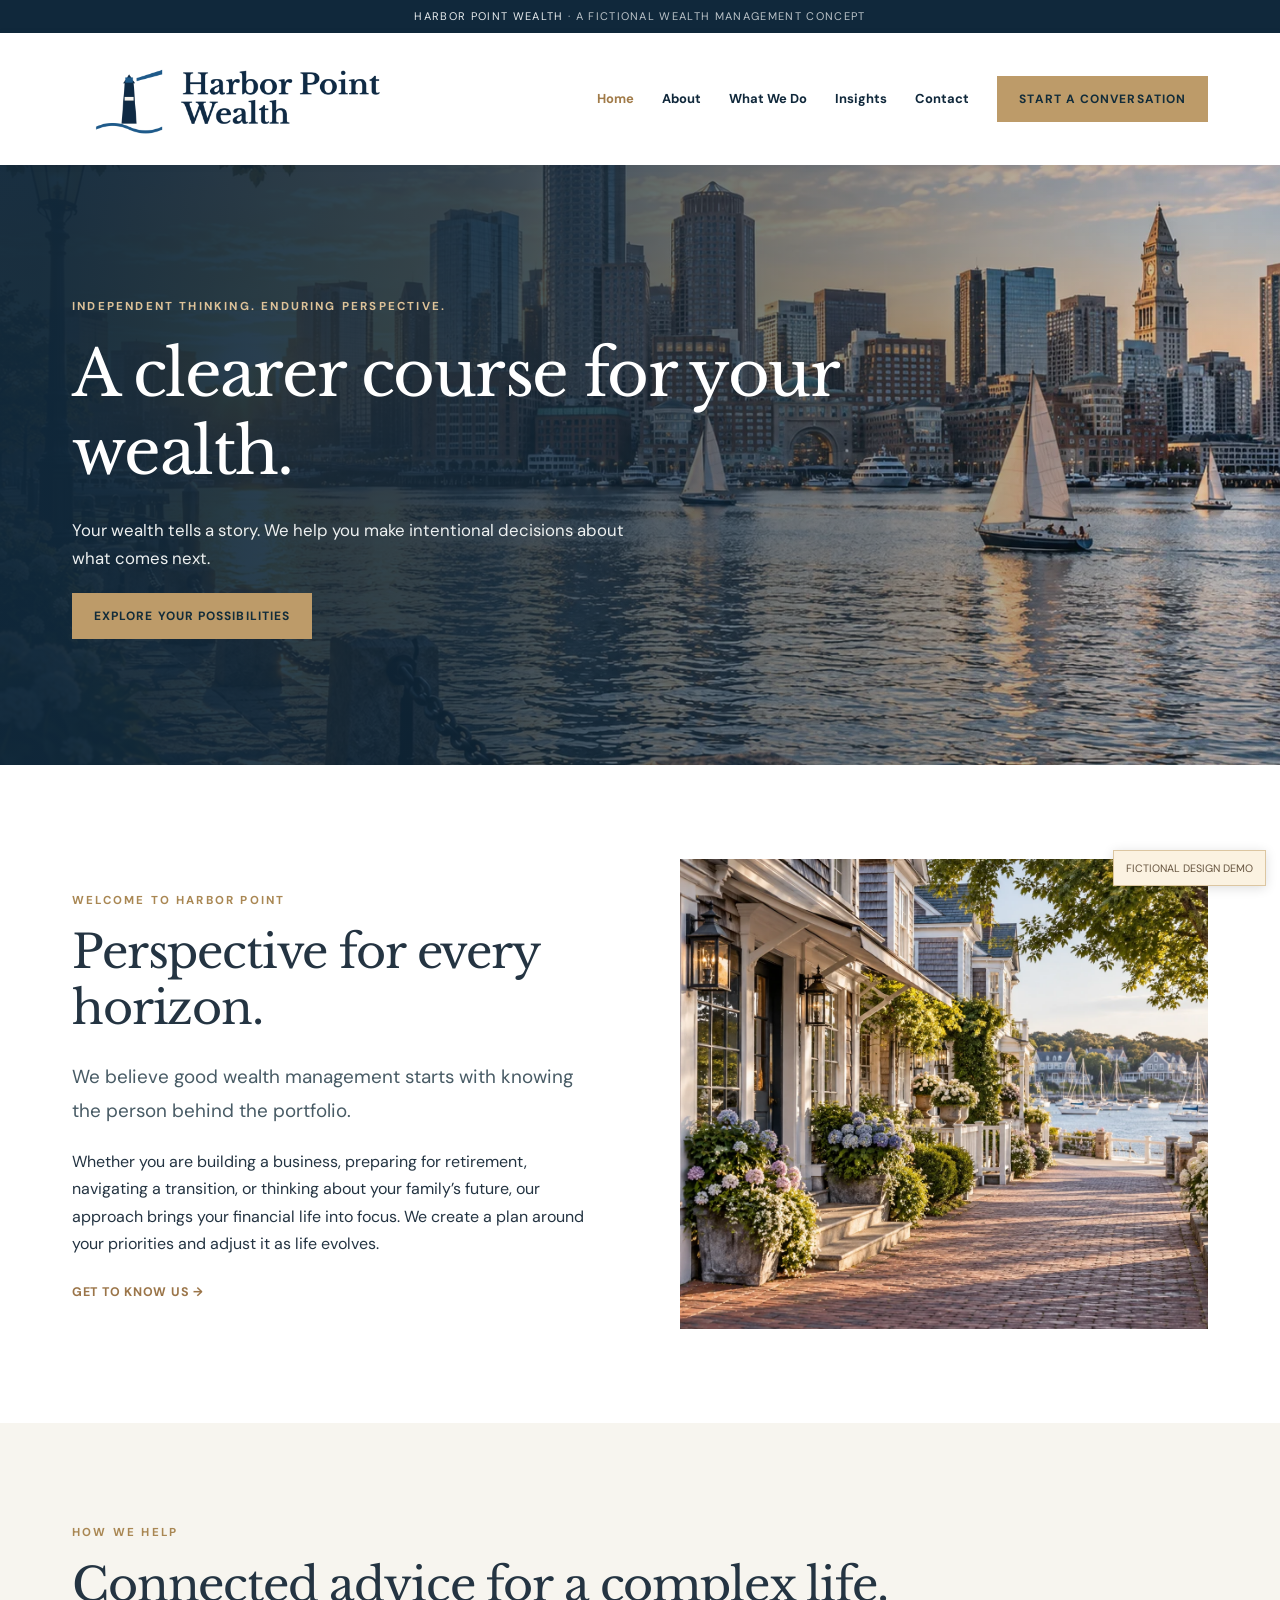
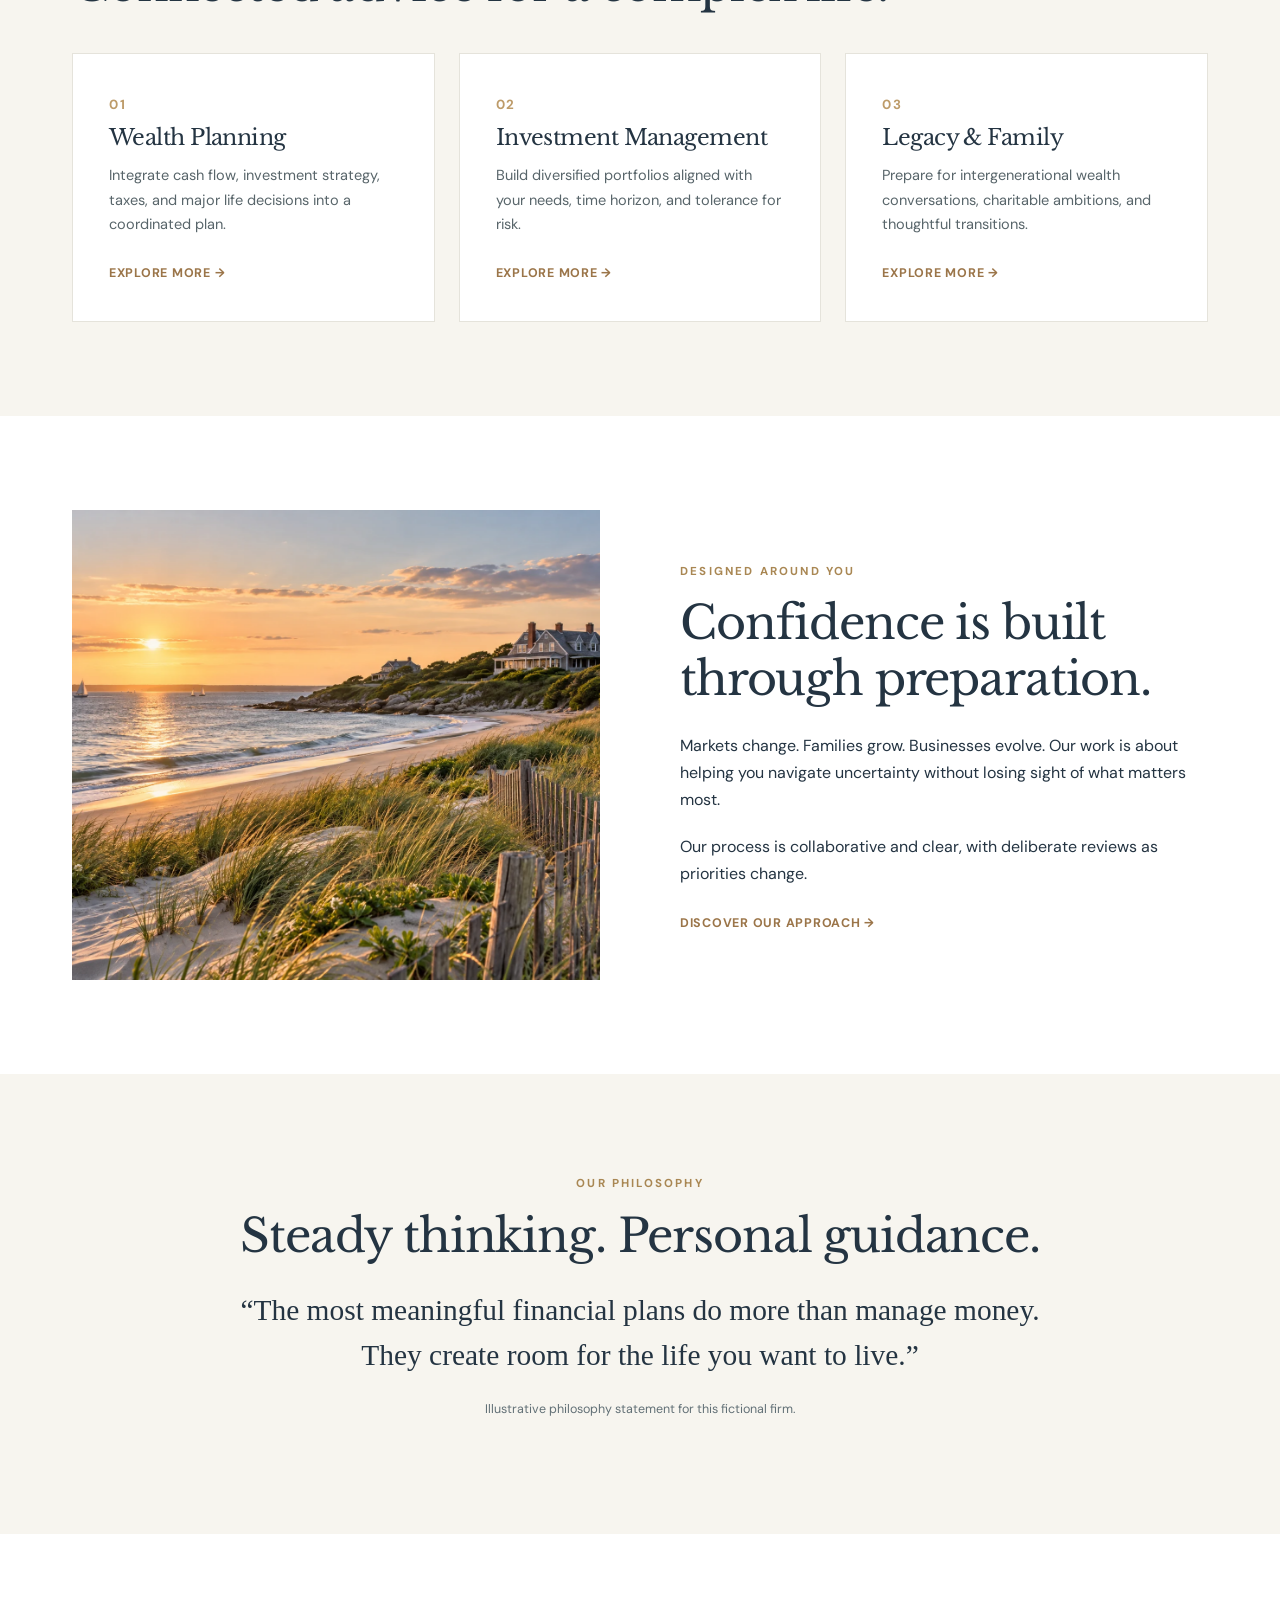
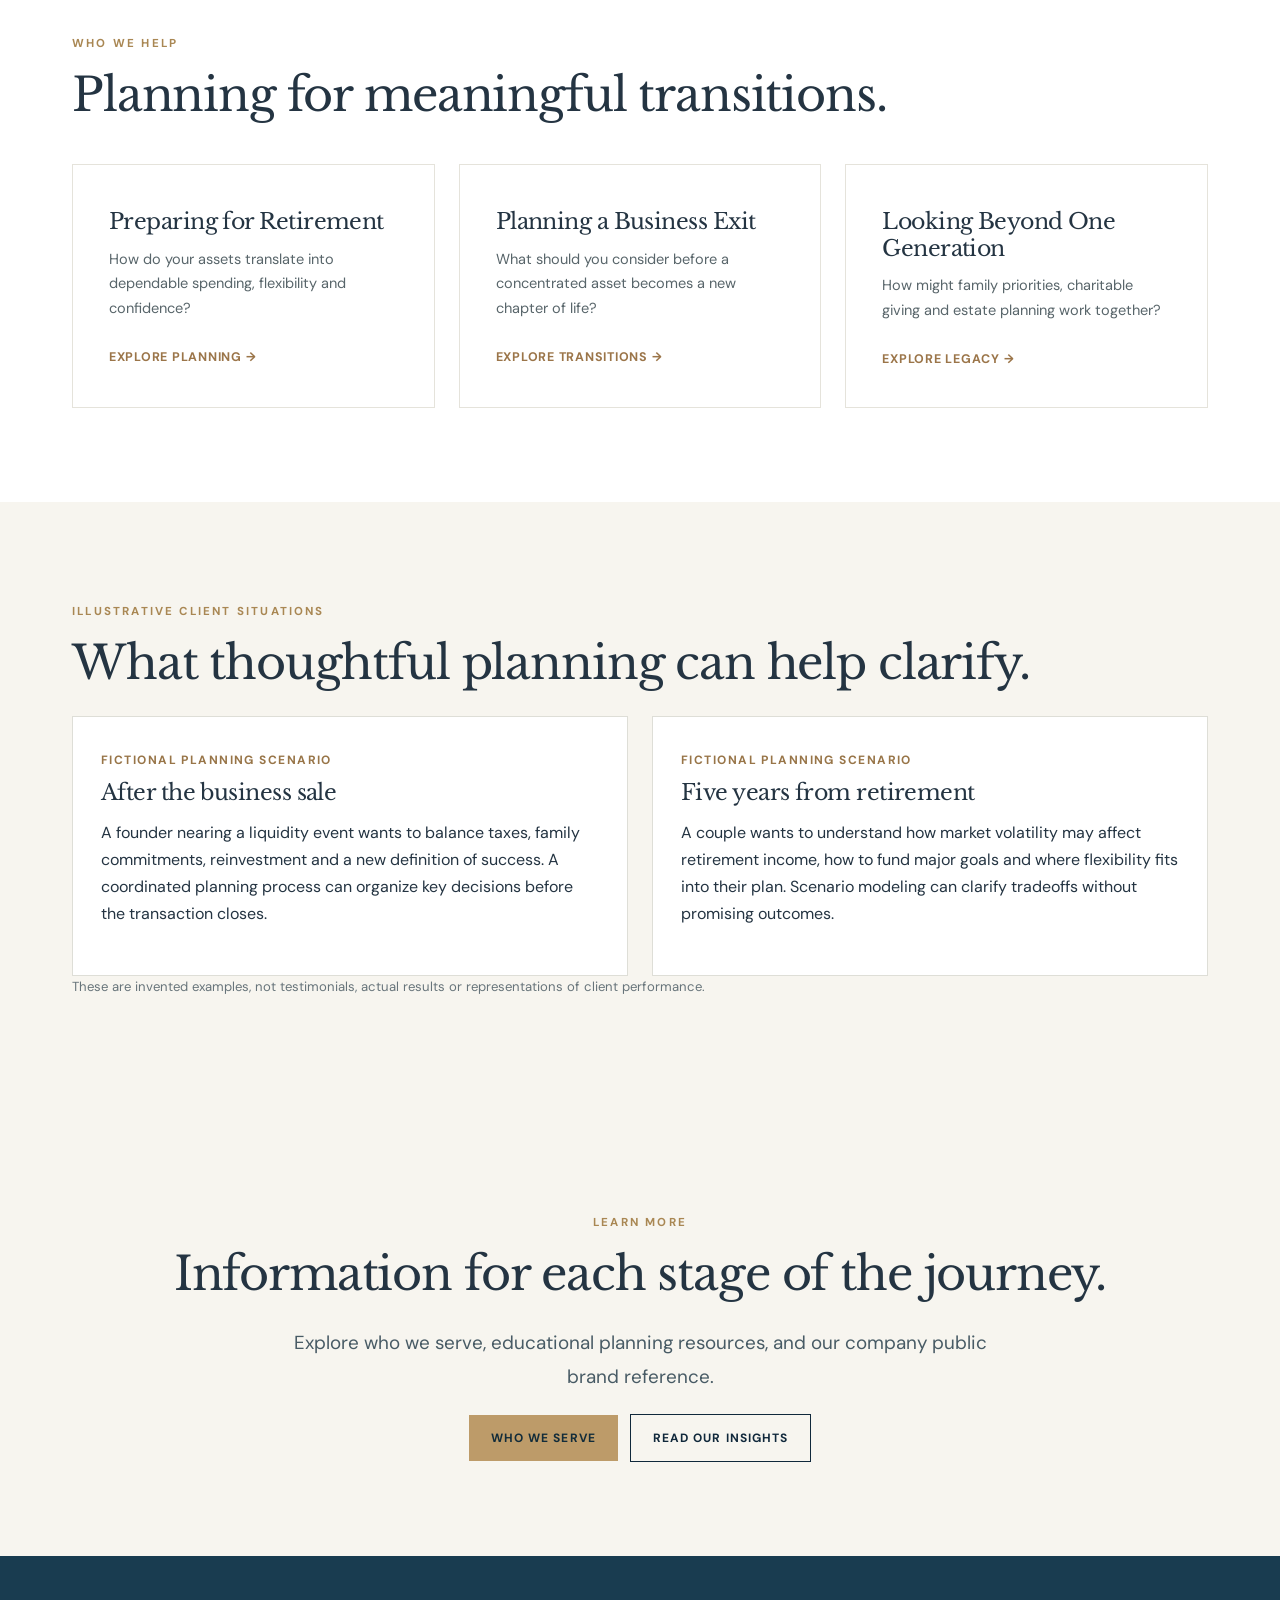
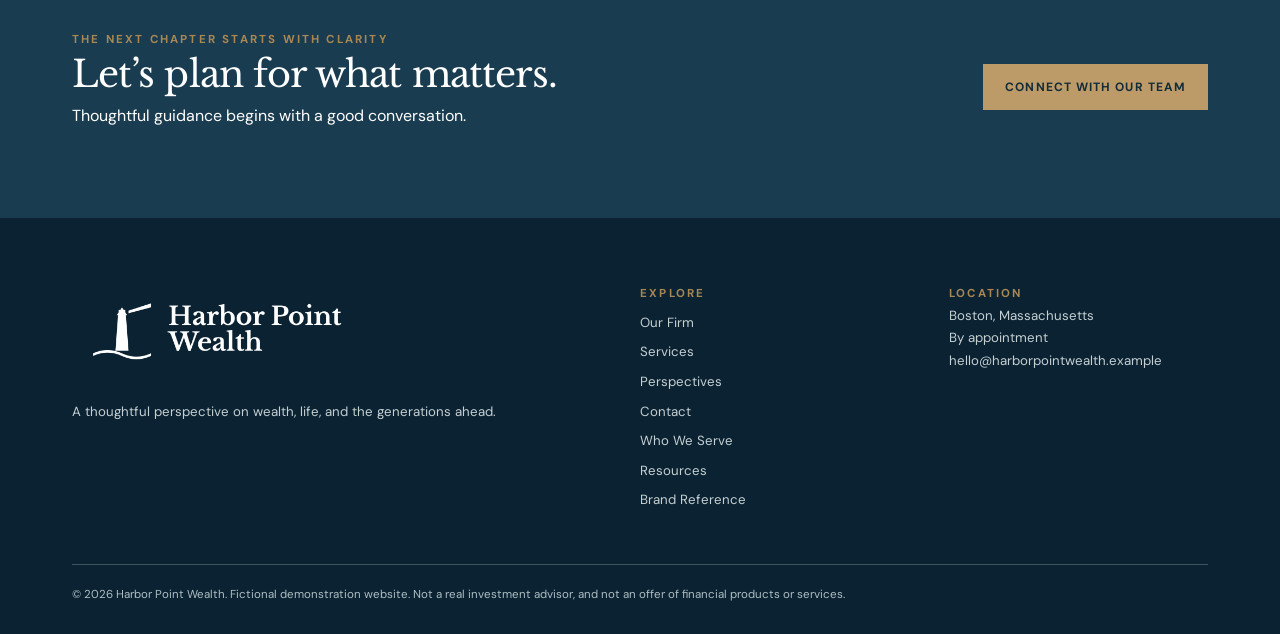
==== commit 9667045e: "Add files via upload" ====
--- a/index.html
+++ b/index.html
@@ -1 +1,3 @@
-<!doctype html><html lang="en"><head><meta charset="utf-8"><meta name="viewport" content="width=device-width,initial-scale=1"><meta name="description" content="Harbor Point Wealth is a fictional Boston wealth management firm created as a website concept."><title>Home | Harbor Point Wealth</title><link rel="stylesheet" href="assets/style.css"></head><body><div class="topline">HARBOR POINT WEALTH <span>· A FICTIONAL WEALTH MANAGEMENT CONCEPT</span></div><header><div class="nav"><a class="brand brand-image" href="index.html" aria-label="Harbor Point Wealth home"><img class="brand-logo" src="assets/harbor-point-wealth-logo.png" alt="Harbor Point Wealth"></a><button class="menu-btn" aria-label="Toggle navigation" aria-expanded="false">☰</button><nav><a href="index.html" class="active">Home</a><a href="about.html" class="">About</a><a href="services.html" class="">What We Do</a><a href="insights.html" class="">Insights</a><a href="contact.html" class="">Contact</a><a class="nav-cta" href="contact.html">Start a Conversation</a></nav></div></header><section class="hero "><img class="hero-bg" src="assets/boston-harbor.webp" alt="New England scenery"><div class="container hero-inner"><span class="eyebrow">Independent thinking. Enduring perspective.</span><h1>A clearer course for your wealth.</h1><p>Your wealth tells a story. We help you make intentional decisions about what comes next.</p><a class="button" href="contact.html">Explore Your Possibilities</a></div></section><section class="section "><div class="container"><div class="split"><div><span class="eyebrow">Welcome to Harbor Point</span><h2>Perspective for every horizon.</h2><p class="lead">We believe good wealth management starts with knowing the person behind the portfolio.</p><p>Whether you are building a business, preparing for retirement, navigating a transition, or thinking about your family’s future, our approach brings your financial life into focus. We create a plan around your priorities and adjust it as life evolves.</p><a href="about.html" class="link">Get to Know Us →</a></div><img src="assets/harbor-street.webp" alt="New England harbor-side neighborhood"></div></div></section><section class="section cream"><div class="container"><span class="eyebrow">How We Help</span><h2>Connected advice for a complex life.</h2><div class="cards"><div class="card"><span class="number">01</span><h3>Wealth Planning</h3><p>Integrate cash flow, investment strategy, taxes, and major life decisions into a coordinated plan.</p><a class="link" href="services.html">Explore More →</a></div><div class="card"><span class="number">02</span><h3>Investment Management</h3><p>Build diversified portfolios aligned with your needs, time horizon, and tolerance for risk.</p><a class="link" href="services.html">Explore More →</a></div><div class="card"><span class="number">03</span><h3>Legacy & Family</h3><p>Prepare for intergenerational wealth conversations, charitable ambitions, and thoughtful transitions.</p><a class="link" href="services.html">Explore More →</a></div></div></div></section><section class="section "><div class="container"><div class="split"><img src="assets/coastal-sunset.webp" alt="New England shoreline at sunset"><div><span class="eyebrow">Designed Around You</span><h2>Confidence is built through preparation.</h2><p>Markets change. Families grow. Businesses evolve. Our work is about helping you navigate uncertainty without losing sight of what matters most.</p><p>Our process is collaborative and clear, with deliberate reviews as priorities change.</p><a class="link" href="services.html">Discover Our Approach →</a></div></div></div></section><section class="section cream"><div class="container"><div class="center"><span class="eyebrow">Our Philosophy</span><h2>Steady thinking. Personal guidance.</h2><p class="quote">“The most meaningful financial plans do more than manage money. They create room for the life you want to live.”</p><p class="notice">Illustrative philosophy statement for this fictional firm.</p></div></div></section><section class="cta-strip"><div class="container cta-flex"><div><span class="eyebrow">The next chapter starts with clarity</span><h2>Let’s plan for what matters.</h2><p>Thoughtful guidance begins with a good conversation.</p></div><a href="contact.html" class="button">Connect With Our Team</a></div></section><footer><div class="container"><div class="footgrid"><div><a href="index.html" class="brand brand-image footer-brand" aria-label="Harbor Point Wealth home"><span class="footer-logo-wrap"><img class="brand-logo" src="assets/harbor-point-wealth-logo.png" alt="Harbor Point Wealth"></span></a><p class="spaced">A thoughtful perspective on wealth, life, and the generations ahead.</p></div><div><span class="eyebrow">Explore</span><a href="about.html">Our Firm</a><a href="services.html">Services</a><a href="insights.html">Perspectives</a><a href="contact.html">Contact</a></div><div><span class="eyebrow">Location</span><p>Boston, Massachusetts<br>By appointment<br>hello@harborpointwealth.example</p></div></div><div class="copyright">© 2026 Harbor Point Wealth. Fictional demonstration website. Not a real investment advisor, and not an offer of financial products or services.</div></div></footer><div class="demo-label">FICTIONAL DESIGN DEMO</div><script src="assets/site.js"></script></body></html>+<!DOCTYPE html>
+
+<html lang="en"><head><meta charset="utf-8"/><meta content="width=device-width,initial-scale=1" name="viewport"/><meta content="Harbor Point Wealth is a fictional Boston wealth management firm created as a website concept." name="description"/><title>Home | Harbor Point Wealth</title><link href="assets/style.css" rel="stylesheet"/><script type="application/ld+json">{"@context": "https://schema.org", "@type": "Organization", "name": "Harbor Point Wealth", "description": "Fictional Boston-based boutique wealth management firm used for design and marketing demonstrations.", "areaServed": "New England", "address": {"@type": "PostalAddress", "addressLocality": "Boston", "addressRegion": "MA", "addressCountry": "US"}, "knowsAbout": ["Financial planning", "Investment management", "Retirement planning", "Business transition planning", "Legacy planning"]}</script></head><body><div class="topline">HARBOR POINT WEALTH <span>· A FICTIONAL WEALTH MANAGEMENT CONCEPT</span></div><header><div class="nav"><a aria-label="Harbor Point Wealth home" class="brand brand-image" href="index.html"><img alt="Harbor Point Wealth" class="brand-logo" src="assets/harbor-point-wealth-logo.png"/></a><button aria-expanded="false" aria-label="Toggle navigation" class="menu-btn">☰</button><nav><a class="active" href="index.html">Home</a><a class="" href="about.html">About</a><a class="" href="services.html">What We Do</a><a class="" href="insights.html">Insights</a><a class="" href="contact.html">Contact</a><a class="nav-cta" href="contact.html">Start a Conversation</a></nav></div></header><section class="hero"><img alt="New England scenery" class="hero-bg" src="assets/boston-harbor.webp"/><div class="container hero-inner"><span class="eyebrow">Independent thinking. Enduring perspective.</span><h1>A clearer course for your wealth.</h1><p>Your wealth tells a story. We help you make intentional decisions about what comes next.</p><a class="button" href="contact.html">Explore Your Possibilities</a></div></section><section class="section"><div class="container"><div class="split"><div><span class="eyebrow">Welcome to Harbor Point</span><h2>Perspective for every horizon.</h2><p class="lead">We believe good wealth management starts with knowing the person behind the portfolio.</p><p>Whether you are building a business, preparing for retirement, navigating a transition, or thinking about your family’s future, our approach brings your financial life into focus. We create a plan around your priorities and adjust it as life evolves.</p><a class="link" href="about.html">Get to Know Us →</a></div><img alt="New England harbor-side neighborhood" src="assets/harbor-street.webp"/></div></div></section><section class="section cream"><div class="container"><span class="eyebrow">How We Help</span><h2>Connected advice for a complex life.</h2><div class="cards"><div class="card"><span class="number">01</span><h3>Wealth Planning</h3><p>Integrate cash flow, investment strategy, taxes, and major life decisions into a coordinated plan.</p><a class="link" href="services.html">Explore More →</a></div><div class="card"><span class="number">02</span><h3>Investment Management</h3><p>Build diversified portfolios aligned with your needs, time horizon, and tolerance for risk.</p><a class="link" href="services.html">Explore More →</a></div><div class="card"><span class="number">03</span><h3>Legacy &amp; Family</h3><p>Prepare for intergenerational wealth conversations, charitable ambitions, and thoughtful transitions.</p><a class="link" href="services.html">Explore More →</a></div></div></div></section><section class="section"><div class="container"><div class="split"><img alt="New England shoreline at sunset" src="assets/coastal-sunset.webp"/><div><span class="eyebrow">Designed Around You</span><h2>Confidence is built through preparation.</h2><p>Markets change. Families grow. Businesses evolve. Our work is about helping you navigate uncertainty without losing sight of what matters most.</p><p>Our process is collaborative and clear, with deliberate reviews as priorities change.</p><a class="link" href="services.html">Discover Our Approach →</a></div></div></div></section><section class="section cream"><div class="container"><div class="center"><span class="eyebrow">Our Philosophy</span><h2>Steady thinking. Personal guidance.</h2><p class="quote">“The most meaningful financial plans do more than manage money. They create room for the life you want to live.”</p><p class="notice">Illustrative philosophy statement for this fictional firm.</p></div></div></section><section class="section"><div class="container"><span class="eyebrow">Who We Help</span><h2>Planning for meaningful transitions.</h2><div class="cards"><div class="card"><h3>Preparing for Retirement</h3><p>How do your assets translate into dependable spending, flexibility and confidence?</p><a class="link" href="services.html">Explore Planning →</a></div><div class="card"><h3>Planning a Business Exit</h3><p>What should you consider before a concentrated asset becomes a new chapter of life?</p><a class="link" href="services.html">Explore Transitions →</a></div><div class="card"><h3>Looking Beyond One Generation</h3><p>How might family priorities, charitable giving and estate planning work together?</p><a class="link" href="services.html">Explore Legacy →</a></div></div></div></section><section class="section cream"><div class="container"><span class="eyebrow">Illustrative Client Situations</span><h2>What thoughtful planning can help clarify.</h2><div class="pillars"><article><span class="kicker">Fictional planning scenario</span><h3>After the business sale</h3><p>A founder nearing a liquidity event wants to balance taxes, family commitments, reinvestment and a new definition of success. A coordinated planning process can organize key decisions before the transaction closes.</p></article><article><span class="kicker">Fictional planning scenario</span><h3>Five years from retirement</h3><p>A couple wants to understand how market volatility may affect retirement income, how to fund major goals and where flexibility fits into their plan. Scenario modeling can clarify tradeoffs without promising outcomes.</p></article></div><p class="site-note">These are invented examples, not testimonials, actual results or representations of client performance.</p></div></section><section class="section cream"><div class="container center"><span class="eyebrow">Learn More</span><h2>Information for each stage of the journey.</h2><p class="lead">Explore who we serve, educational planning resources, and our company public brand reference.</p><a class="button" href="clients.html">Who We Serve</a> &nbsp; <a class="button outline" href="resources.html" style="color:var(--navy)!important;border-color:var(--navy)">Read Our Insights</a></div></section><section class="cta-strip"><div class="container cta-flex"><div><span class="eyebrow">The next chapter starts with clarity</span><h2>Let’s plan for what matters.</h2><p>Thoughtful guidance begins with a good conversation.</p></div><a class="button" href="contact.html">Connect With Our Team</a></div></section><footer><div class="container"><div class="footgrid"><div><a aria-label="Harbor Point Wealth home" class="brand brand-image footer-brand" href="index.html"><span class="footer-logo-wrap"><img alt="Harbor Point Wealth" class="brand-logo" src="assets/harbor-point-wealth-logo-white.png"/></span></a><p class="spaced">A thoughtful perspective on wealth, life, and the generations ahead.</p></div><div><span class="eyebrow">Explore</span><a href="about.html">Our Firm</a><a href="services.html">Services</a><a href="insights.html">Perspectives</a><a href="contact.html">Contact</a><a href="clients.html">Who We Serve</a><a href="resources.html">Resources</a><a href="brand-guide.html">Brand Reference</a></div><div><span class="eyebrow">Location</span><p>Boston, Massachusetts<br/>By appointment<br/>hello@harborpointwealth.example</p></div></div><div class="copyright">© 2026 Harbor Point Wealth. Fictional demonstration website. Not a real investment advisor, and not an offer of financial products or services.</div></div></footer><div class="demo-label">FICTIONAL DESIGN DEMO</div><script src="assets/site.js"></script></body></html>
--- a/assets/style.css
+++ b/assets/style.css
@@ -1,2 +1,7 @@
 @import url('https://fonts.googleapis.com/css2?family=DM+Sans:wght@400;500;600;700&family=Libre+Baskerville:wght@400;700&display=swap');
-:root{--navy:#10283b;--navy2:#193c50;--cream:#f7f5ef;--white:#fff;--gold:#bd9b69;--ink:#243442;--muted:#67747a;--line:#deded7}*{box-sizing:border-box}html{scroll-behavior:smooth}body{margin:0;background:#fff;color:var(--ink);font:16px/1.7 'DM Sans',Arial,sans-serif}h1,h2,h3,.serif{font-family:'Libre Baskerville',Georgia,serif;font-weight:400;line-height:1.22;letter-spacing:-.025em}h1{font-size:clamp(2.6rem,5vw,5rem);max-width:850px;margin:16px 0 25px}h2{font-size:clamp(2rem,3.6vw,3.4rem);margin:12px 0 24px}h3{font-size:1.38rem;margin:8px 0 12px}p{margin:0 0 20px}a{color:inherit;text-decoration:none}a:hover{color:#a57b40}.container{max-width:1200px;margin:auto;padding:0 32px}.eyebrow{text-transform:uppercase;letter-spacing:.19em;font-size:.72rem;font-weight:700;color:#a98753}.topline{background:#10283b;color:#e7ebed;font-size:.69rem;letter-spacing:.12em;text-align:center;padding:7px}.topline span{opacity:.8}header{background:#fff;position:sticky;top:0;z-index:5;box-shadow:0 1px 8px #081a2410}.nav{max-width:1200px;padding:16px 32px;margin:auto;display:flex;justify-content:space-between;align-items:center;gap:25px}.brand{display:flex;align-items:center;gap:11px;color:var(--navy)}.brand-image{line-height:0;flex-shrink:0}.brand-logo{display:block;width:min(320px,26vw);max-width:100%;height:auto}.footer-logo-wrap{display:inline-block;background:#f7f5ef;padding:10px 14px;border-radius:2px}.footer-brand .brand-logo{width:min(280px,22vw)}nav{display:flex;align-items:center;gap:28px}nav a{font-size:.81rem;font-weight:700;color:var(--navy)}nav a.active{color:#a17b49}.nav-cta,.button{display:inline-block;background:var(--gold);color:#122c3a!important;padding:13px 22px;font-size:.75rem;font-weight:700;letter-spacing:.09em;text-transform:uppercase;border:0;cursor:pointer}.button:hover,.nav-cta:hover{background:#d6b88a}.button.outline{border:1px solid #fff;background:transparent;color:#fff!important}.menu-btn{display:none;background:none;border:0;font-size:1.6rem;color:var(--navy);cursor:pointer}.hero{background:var(--navy);color:white;position:relative;overflow:hidden;min-height:600px;display:flex;align-items:center}.hero:after{content:'';position:absolute;inset:0;background:linear-gradient(90deg,#10283bf5 3%,#10283bd4 37%,#10283b20 95%)}.hero-bg{position:absolute;inset:0;width:100%;height:100%;object-fit:cover}.hero-inner{position:relative;z-index:1;width:100%;padding-top:95px;padding-bottom:95px}.hero p{max-width:555px;color:#edf0f0;font-size:1.05rem}.hero .eyebrow{color:#dec399}.hero-short{min-height:410px}.hero-short .hero-inner{padding-top:73px;padding-bottom:74px}.hero-short h1{font-size:clamp(2.7rem,4.5vw,4.3rem)}.section{padding:94px 0}.section.cream{background:var(--cream)}.section.navy{background:var(--navy);color:#fff}.lead{font-size:1.18rem;color:#485b65;line-height:1.8}.navy .lead{color:#d2dde0}.split{display:grid;grid-template-columns:1fr 1fr;align-items:center;gap:80px}.split img{width:100%;height:470px;object-fit:cover}.cards{display:grid;grid-template-columns:repeat(3,1fr);gap:24px;margin-top:40px}.card{background:white;padding:36px;border:1px solid #e5e3db}.card .number{color:var(--gold);font-size:.83rem;letter-spacing:.13em;font-weight:700}.card p{font-size:.91rem;color:#58656a}.link{color:#9b7549;font-weight:700;font-size:.78rem;letter-spacing:.06em;text-transform:uppercase}.quote{font-family:Georgia;font-size:clamp(1.45rem,2.3vw,2.4rem);line-height:1.55;max-width:850px}.stats{display:grid;grid-template-columns:repeat(3,1fr);border-top:1px solid #e2dfd8;margin-top:40px}.stat{padding:30px 35px 0 0}.stat strong{display:block;font-family:Georgia;font-size:2.3rem;color:var(--navy)}.stat small{font-size:.8rem;color:var(--muted)}.feature{border-top:1px solid var(--line);padding:30px 0;display:grid;grid-template-columns:1fr 2fr;gap:35px}.feature h3{margin:0}.feature p{margin:0}.cta-strip{padding:68px 0;background:var(--navy2);color:#fff}.cta-flex{display:flex;align-items:center;justify-content:space-between;gap:35px}.cta-flex h2{margin:0 0 6px;font-size:2.3rem}.team{display:grid;grid-template-columns:repeat(3,1fr);gap:24px;margin-top:35px}.person{background:var(--cream);padding:32px}.avatar{width:100%;height:170px;background:#dfe6e4;display:grid;place-items:center;color:var(--navy);font-family:Georgia;font-size:3rem;margin-bottom:22px}.person strong{display:block;font-size:1.1rem}.person em{display:block;font-size:.78rem;color:#987548;font-style:normal;text-transform:uppercase;letter-spacing:.08em;margin:5px 0 15px}.person p{font-size:.9rem}.process{counter-reset:steps;display:grid;grid-template-columns:repeat(3,1fr);gap:34px;margin-top:37px}.process>div{padding-top:18px;border-top:2px solid var(--gold)}.process b{color:var(--gold);font-size:.8rem}.process p{font-size:.93rem}.article-grid{display:grid;grid-template-columns:repeat(2,1fr);gap:26px;margin-top:35px}.article{border:1px solid var(--line);padding:32px}.article time{font-size:.74rem;color:#9a774e;text-transform:uppercase;letter-spacing:.1em}.article h3{margin-top:15px}.article p{color:#5e6a6f;font-size:.92rem}.contact-grid{display:grid;grid-template-columns:1.1fr .9fr;gap:90px}.contact-info{background:var(--cream);padding:38px}.contact-info p{margin:4px 0 22px}.form-field{display:block;font-size:.78rem;font-weight:700;letter-spacing:.06em;text-transform:uppercase;margin-bottom:19px}.form-field input,.form-field textarea,.form-field select{display:block;width:100%;font:inherit;font-weight:400;letter-spacing:normal;padding:13px;border:1px solid #cbd1d1;margin-top:6px;background:#fff;color:var(--ink)}.form-field textarea{height:130px;resize:vertical}.notice{font-size:.78rem;color:#627076}.disclaimer{background:#f2f1ed;color:#627078;padding:24px 0;font-size:.71rem;line-height:1.7}footer{background:#0b2232;color:#e6ebed;padding:60px 0 30px}footer .brand{color:#fff}footer .footgrid{display:grid;grid-template-columns:2fr 1fr 1fr;gap:50px}footer p,footer a{font-size:.83rem;color:#c5d0d3}footer a{display:block;margin:7px 0}footer .copyright{border-top:1px solid #3e5360;margin-top:45px;padding-top:20px;font-size:.72rem;color:#aebec3}.demo-label{position:fixed;bottom:14px;right:14px;background:#fbf2e1;color:#66543f;border:1px solid #dcc6a1;padding:8px 12px;font-size:.67rem;z-index:8;box-shadow:0 2px 12px #0002}.center{text-align:center}.center h2,.center p{margin-left:auto;margin-right:auto}.center .lead{max-width:700px}.checklist{padding-left:18px}.checklist li{margin:12px 0}.spaced{margin-top:28px} @media(max-width:900px){.split,.contact-grid{grid-template-columns:1fr;gap:35px}.cards,.team{grid-template-columns:repeat(2,1fr)}.hero{min-height:520px}.split img{height:360px}.cta-flex{align-items:flex-start;flex-direction:column}nav{display:none;position:absolute;top:100%;left:0;right:0;padding:22px 32px;background:#fff;flex-direction:column;align-items:flex-start;box-shadow:0 6px 8px #0002}nav.open{display:flex}.menu-btn{display:block}}@media(max-width:620px){.container{padding:0 22px}.nav{padding:13px 22px}.brand-logo{width:min(280px,62vw)}.footer-brand .brand-logo{width:min(250px,65vw)}.hero{min-height:490px}.hero-inner{padding-top:65px;padding-bottom:65px}.hero:after{background:linear-gradient(90deg,#10283bf7,#10283bb2)}.section{padding:60px 0}.cards,.team,.process,.article-grid,.stats,.footgrid,footer .footgrid{grid-template-columns:1fr}.feature{grid-template-columns:1fr;gap:8px}.card{padding:27px}.split img{height:270px}.contact-info{padding:25px}.hero-short{min-height:360px}.cta-flex h2{font-size:1.8rem}}
+:root{--navy:#10283b;--navy2:#193c50;--cream:#f7f5ef;--white:#fff;--gold:#bd9b69;--ink:#243442;--muted:#67747a;--line:#deded7}*{box-sizing:border-box}html{scroll-behavior:smooth}body{margin:0;background:#fff;color:var(--ink);font:16px/1.7 'DM Sans',Arial,sans-serif}h1,h2,h3,.serif{font-family:'Libre Baskerville',Georgia,serif;font-weight:400;line-height:1.22;letter-spacing:-.025em}h1{font-size:clamp(2.6rem,5vw,5rem);max-width:850px;margin:16px 0 25px}h2{font-size:clamp(2rem,3.6vw,3.4rem);margin:12px 0 24px}h3{font-size:1.38rem;margin:8px 0 12px}p{margin:0 0 20px}a{color:inherit;text-decoration:none}a:hover{color:#a57b40}.container{max-width:1200px;margin:auto;padding:0 32px}.eyebrow{text-transform:uppercase;letter-spacing:.19em;font-size:.72rem;font-weight:700;color:#a98753}.topline{background:#10283b;color:#e7ebed;font-size:.69rem;letter-spacing:.12em;text-align:center;padding:7px}.topline span{opacity:.8}header{background:#fff;position:sticky;top:0;z-index:5;box-shadow:0 1px 8px #081a2410}.nav{max-width:1200px;padding:16px 32px;margin:auto;display:flex;justify-content:space-between;align-items:center;gap:25px}.brand{display:flex;align-items:center;gap:11px;color:var(--navy)}.brand-image{line-height:0;flex-shrink:0}.brand-logo{display:block;width:min(320px,26vw);max-width:100%;height:auto}.footer-logo-wrap{display:inline-block;background:#f7f5ef;padding:10px 14px;border-radius:2px}.footer-brand .brand-logo{width:min(280px,22vw)}nav{display:flex;align-items:center;gap:28px}nav a{font-size:.81rem;font-weight:700;color:var(--navy)}nav a.active{color:#a17b49}.nav-cta,.button{display:inline-block;background:var(--gold);color:#122c3a!important;padding:13px 22px;font-size:.75rem;font-weight:700;letter-spacing:.09em;text-transform:uppercase;border:0;cursor:pointer}.button:hover,.nav-cta:hover{background:#d6b88a}.button.outline{border:1px solid #fff;background:transparent;color:#fff!important}.menu-btn{display:none;background:none;border:0;font-size:1.6rem;color:var(--navy);cursor:pointer}.hero{background:var(--navy);color:white;position:relative;overflow:hidden;min-height:600px;display:flex;align-items:center}.hero:after{content:'';position:absolute;inset:0;background:linear-gradient(90deg,#10283bf5 3%,#10283bd4 37%,#10283b20 95%)}.hero-bg{position:absolute;inset:0;width:100%;height:100%;object-fit:cover}.hero-inner{position:relative;z-index:1;width:100%;padding-top:95px;padding-bottom:95px}.hero p{max-width:555px;color:#edf0f0;font-size:1.05rem}.hero .eyebrow{color:#dec399}.hero-short{min-height:410px}.hero-short .hero-inner{padding-top:73px;padding-bottom:74px}.hero-short h1{font-size:clamp(2.7rem,4.5vw,4.3rem)}.section{padding:94px 0}.section.cream{background:var(--cream)}.section.navy{background:var(--navy);color:#fff}.lead{font-size:1.18rem;color:#485b65;line-height:1.8}.navy .lead{color:#d2dde0}.split{display:grid;grid-template-columns:1fr 1fr;align-items:center;gap:80px}.split img{width:100%;height:470px;object-fit:cover}.cards{display:grid;grid-template-columns:repeat(3,1fr);gap:24px;margin-top:40px}.card{background:white;padding:36px;border:1px solid #e5e3db}.card .number{color:var(--gold);font-size:.83rem;letter-spacing:.13em;font-weight:700}.card p{font-size:.91rem;color:#58656a}.link{color:#9b7549;font-weight:700;font-size:.78rem;letter-spacing:.06em;text-transform:uppercase}.quote{font-family:Georgia;font-size:clamp(1.45rem,2.3vw,2.4rem);line-height:1.55;max-width:850px}.stats{display:grid;grid-template-columns:repeat(3,1fr);border-top:1px solid #e2dfd8;margin-top:40px}.stat{padding:30px 35px 0 0}.stat strong{display:block;font-family:Georgia;font-size:2.3rem;color:var(--navy)}.stat small{font-size:.8rem;color:var(--muted)}.feature{border-top:1px solid var(--line);padding:30px 0;display:grid;grid-template-columns:1fr 2fr;gap:35px}.feature h3{margin:0}.feature p{margin:0}.cta-strip{padding:68px 0;background:var(--navy2);color:#fff}.cta-flex{display:flex;align-items:center;justify-content:space-between;gap:35px}.cta-flex h2{margin:0 0 6px;font-size:2.3rem}.team{display:grid;grid-template-columns:repeat(3,1fr);gap:24px;margin-top:35px}.person{background:var(--cream);padding:32px}.avatar{width:100%;height:170px;background:#dfe6e4;display:grid;place-items:center;color:var(--navy);font-family:Georgia;font-size:3rem;margin-bottom:22px}.profile-photo{width:100%;height:240px;object-fit:cover;display:block;margin-bottom:22px;background:#dfe6e4}.person strong{display:block;font-size:1.1rem}.person em{display:block;font-size:.78rem;color:#987548;font-style:normal;text-transform:uppercase;letter-spacing:.08em;margin:5px 0 15px}.person p{font-size:.9rem}.process{counter-reset:steps;display:grid;grid-template-columns:repeat(3,1fr);gap:34px;margin-top:37px}.process>div{padding-top:18px;border-top:2px solid var(--gold)}.process b{color:var(--gold);font-size:.8rem}.process p{font-size:.93rem}.article-grid{display:grid;grid-template-columns:repeat(2,1fr);gap:26px;margin-top:35px}.article{border:1px solid var(--line);padding:32px}.article time{font-size:.74rem;color:#9a774e;text-transform:uppercase;letter-spacing:.1em}.article h3{margin-top:15px}.article p{color:#5e6a6f;font-size:.92rem}.contact-grid{display:grid;grid-template-columns:1.1fr .9fr;gap:90px}.contact-info{background:var(--cream);padding:38px}.contact-info p{margin:4px 0 22px}.form-field{display:block;font-size:.78rem;font-weight:700;letter-spacing:.06em;text-transform:uppercase;margin-bottom:19px}.form-field input,.form-field textarea,.form-field select{display:block;width:100%;font:inherit;font-weight:400;letter-spacing:normal;padding:13px;border:1px solid #cbd1d1;margin-top:6px;background:#fff;color:var(--ink)}.form-field textarea{height:130px;resize:vertical}.notice{font-size:.78rem;color:#627076}.disclaimer{background:#f2f1ed;color:#627078;padding:24px 0;font-size:.71rem;line-height:1.7}footer{background:#0b2232;color:#e6ebed;padding:60px 0 30px}footer .brand{color:#fff}footer .footgrid{display:grid;grid-template-columns:2fr 1fr 1fr;gap:50px}footer p,footer a{font-size:.83rem;color:#c5d0d3}footer a{display:block;margin:7px 0}footer .copyright{border-top:1px solid #3e5360;margin-top:45px;padding-top:20px;font-size:.72rem;color:#aebec3}.demo-label{position:fixed;bottom:14px;right:14px;background:#fbf2e1;color:#66543f;border:1px solid #dcc6a1;padding:8px 12px;font-size:.67rem;z-index:8;box-shadow:0 2px 12px #0002}.center{text-align:center}.center h2,.center p{margin-left:auto;margin-right:auto}.center .lead{max-width:700px}.checklist{padding-left:18px}.checklist li{margin:12px 0}.spaced{margin-top:28px} @media(max-width:900px){.split,.contact-grid{grid-template-columns:1fr;gap:35px}.cards,.team{grid-template-columns:repeat(2,1fr)}.hero{min-height:520px}.split img{height:360px}.cta-flex{align-items:flex-start;flex-direction:column}nav{display:none;position:absolute;top:100%;left:0;right:0;padding:22px 32px;background:#fff;flex-direction:column;align-items:flex-start;box-shadow:0 6px 8px #0002}nav.open{display:flex}.menu-btn{display:block}}@media(max-width:620px){.container{padding:0 22px}.nav{padding:13px 22px}.brand-logo{width:min(280px,62vw)}.footer-brand .brand-logo{width:min(250px,65vw)}.hero{min-height:490px}.hero-inner{padding-top:65px;padding-bottom:65px}.hero:after{background:linear-gradient(90deg,#10283bf7,#10283bb2)}.section{padding:60px 0}.cards,.team,.process,.article-grid,.stats,.footgrid,footer .footgrid{grid-template-columns:1fr}.feature{grid-template-columns:1fr;gap:8px}.card{padding:27px}.split img{height:270px}.contact-info{padding:25px}.hero-short{min-height:360px}.cta-flex h2{font-size:1.8rem}}
+
+.profile-photo{object-position:center 25%}.info-block{padding:26px 0;border-bottom:1px solid var(--line)}.info-block h3{margin:0 0 12px}.info-block p{max-width:850px}.pillars{display:grid;grid-template-columns:repeat(2,minmax(0,1fr));gap:24px}.pillars article{border:1px solid var(--line);padding:28px;background:white}.kicker{color:#987548;text-transform:uppercase;letter-spacing:.12em;font-size:.75rem;font-weight:700}.site-note{font-size:.82rem;color:#67747a}.article-body{max-width:770px}.article-body h3{margin-top:28px}.article-body p{line-height:1.85}@media(max-width:700px){.pillars{grid-template-columns:1fr}}
+
+/* White footer brand version and supplementary pages. Original design styles retained. */
+.footer-logo-wrap{background:transparent;padding:0}.footer-brand .brand-logo{width:min(280px,22vw)}.content-intro{max-width:760px}.content-panel{background:#f7f5ef;border-left:3px solid #bd9b69;padding:28px 32px;margin:32px 0}.content-panel p:last-child{margin-bottom:0}.article-body{max-width:800px;margin:auto}.article-body h2{font-size:clamp(1.65rem,2.6vw,2.4rem);margin-top:42px}.article-body h3{margin-top:28px}.article-body p{line-height:1.85}.article-card-link{display:block;color:inherit}.article-card-link:hover h3{color:#9b7549}.resource-grid{display:grid;grid-template-columns:repeat(2,minmax(0,1fr));gap:24px;margin-top:35px}.resource-item{border:1px solid var(--line);padding:32px}.content-dl{display:grid;grid-template-columns:200px 1fr;gap:12px 24px}.content-dl dt{font-weight:bold;color:var(--navy)}.content-dl dd{margin:0;border-bottom:1px solid var(--line);padding-bottom:12px}.portrait-row{display:flex;align-items:flex-start;gap:32px;margin:36px 0;padding:28px;background:var(--cream)}.portrait-row img{width:180px;aspect-ratio:4/5;object-fit:cover}.portrait-row h3{margin-top:0}@media(max-width:750px){.resource-grid{grid-template-columns:1fr}.content-dl{grid-template-columns:1fr}.portrait-row{flex-direction:column}.portrait-row img{width:220px}.footer-brand .brand-logo{width:min(280px,65vw)}}
